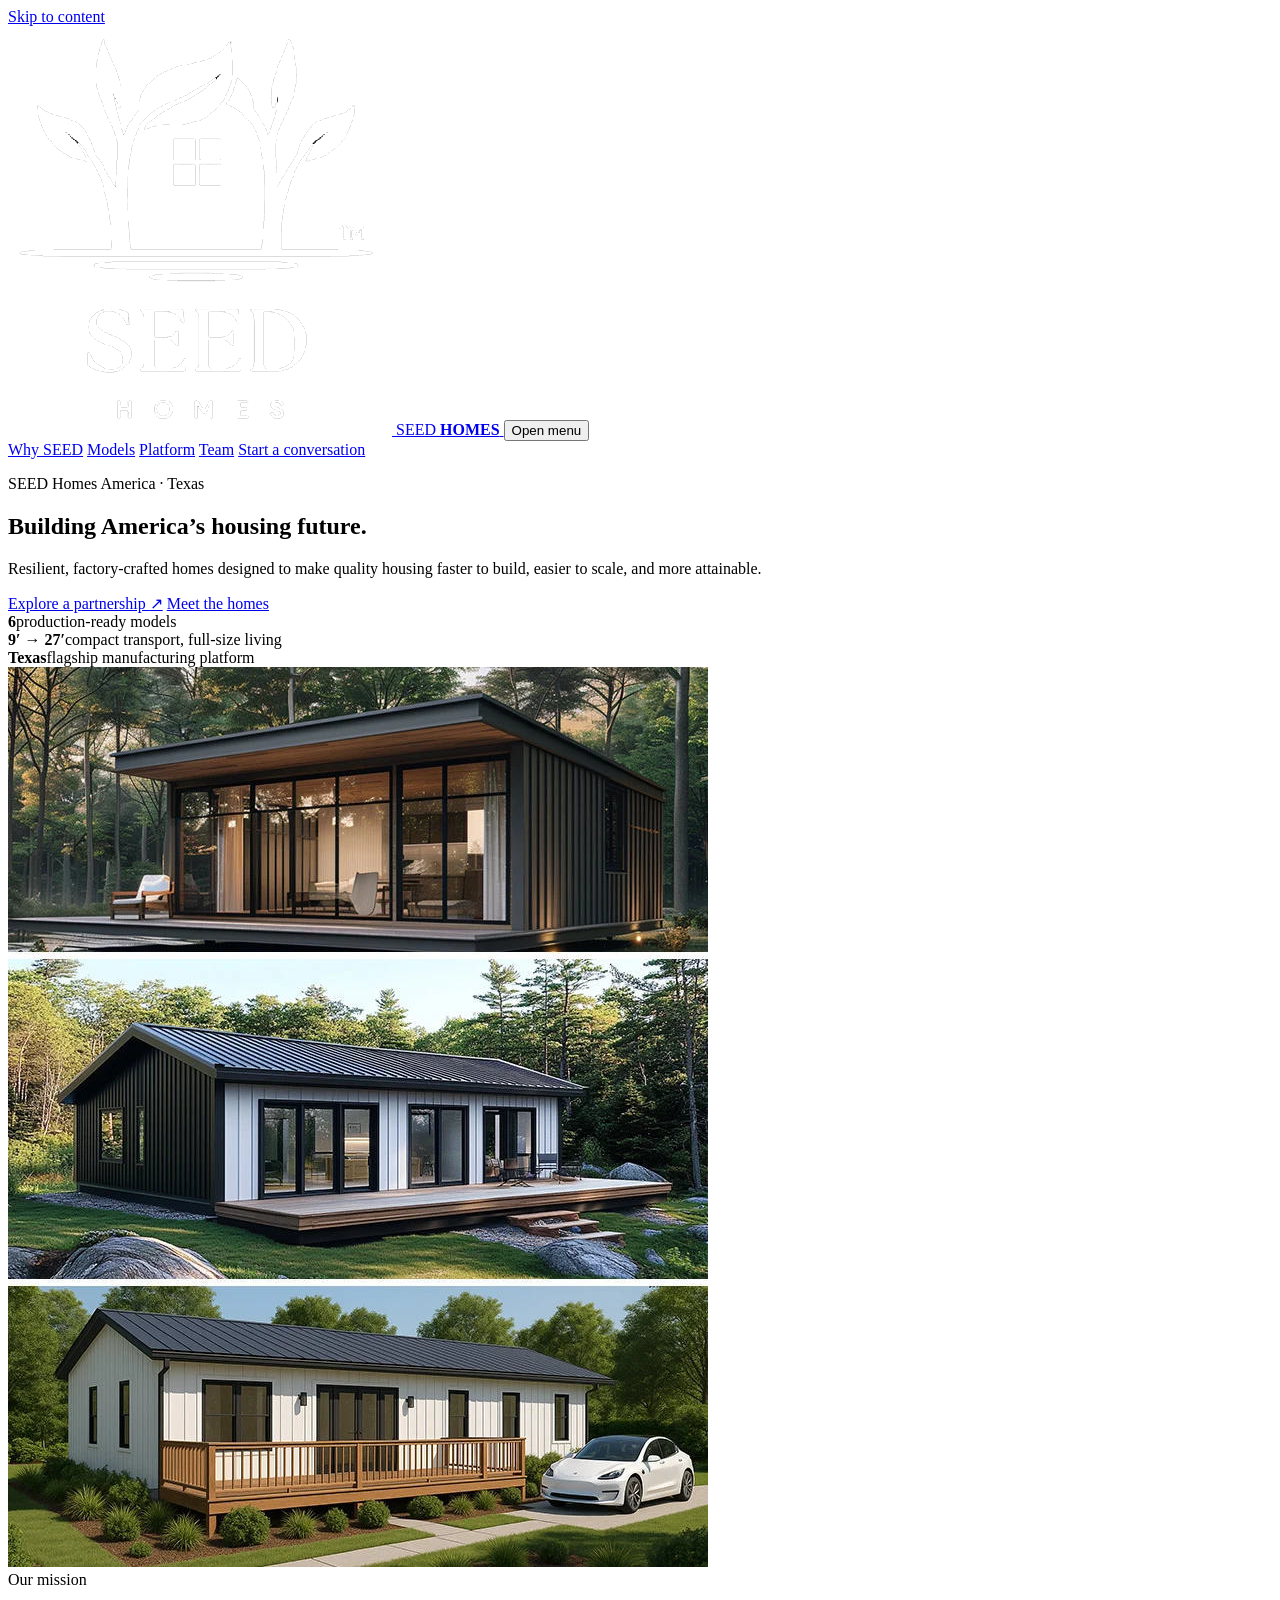
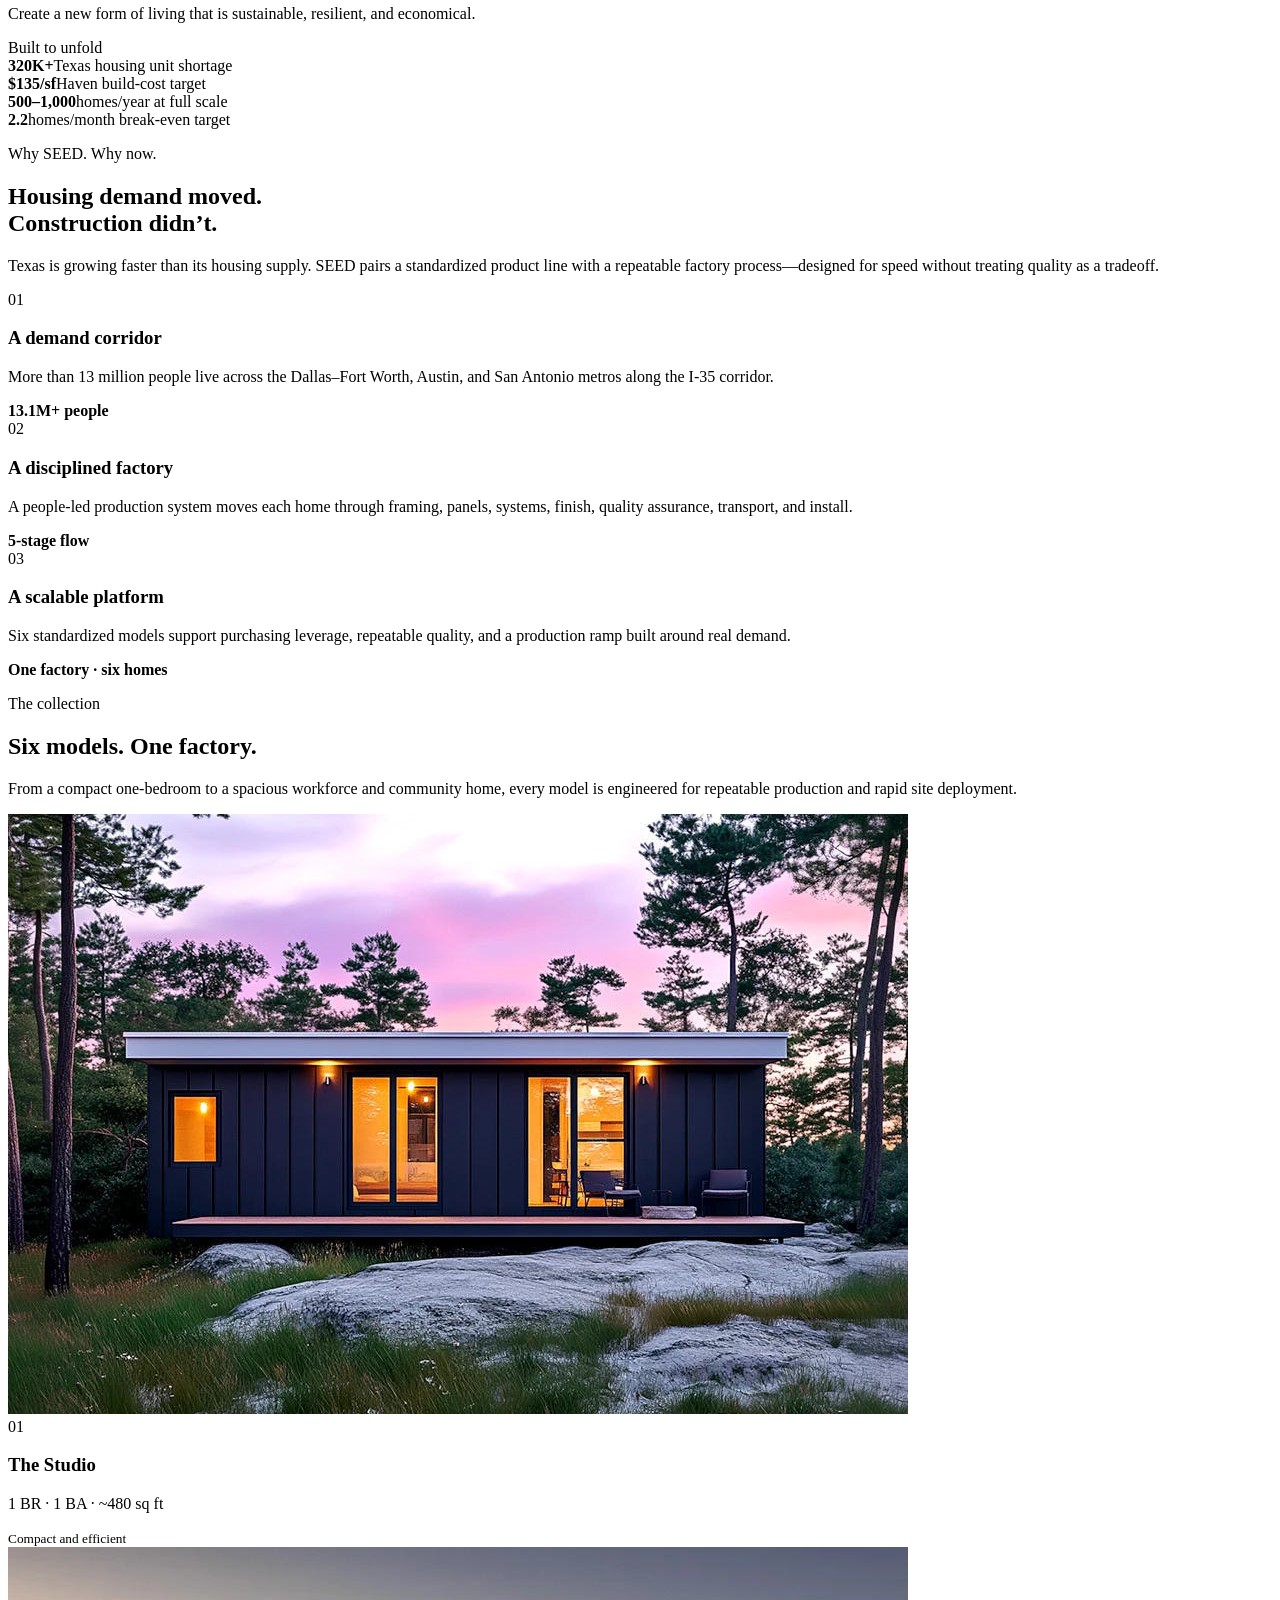
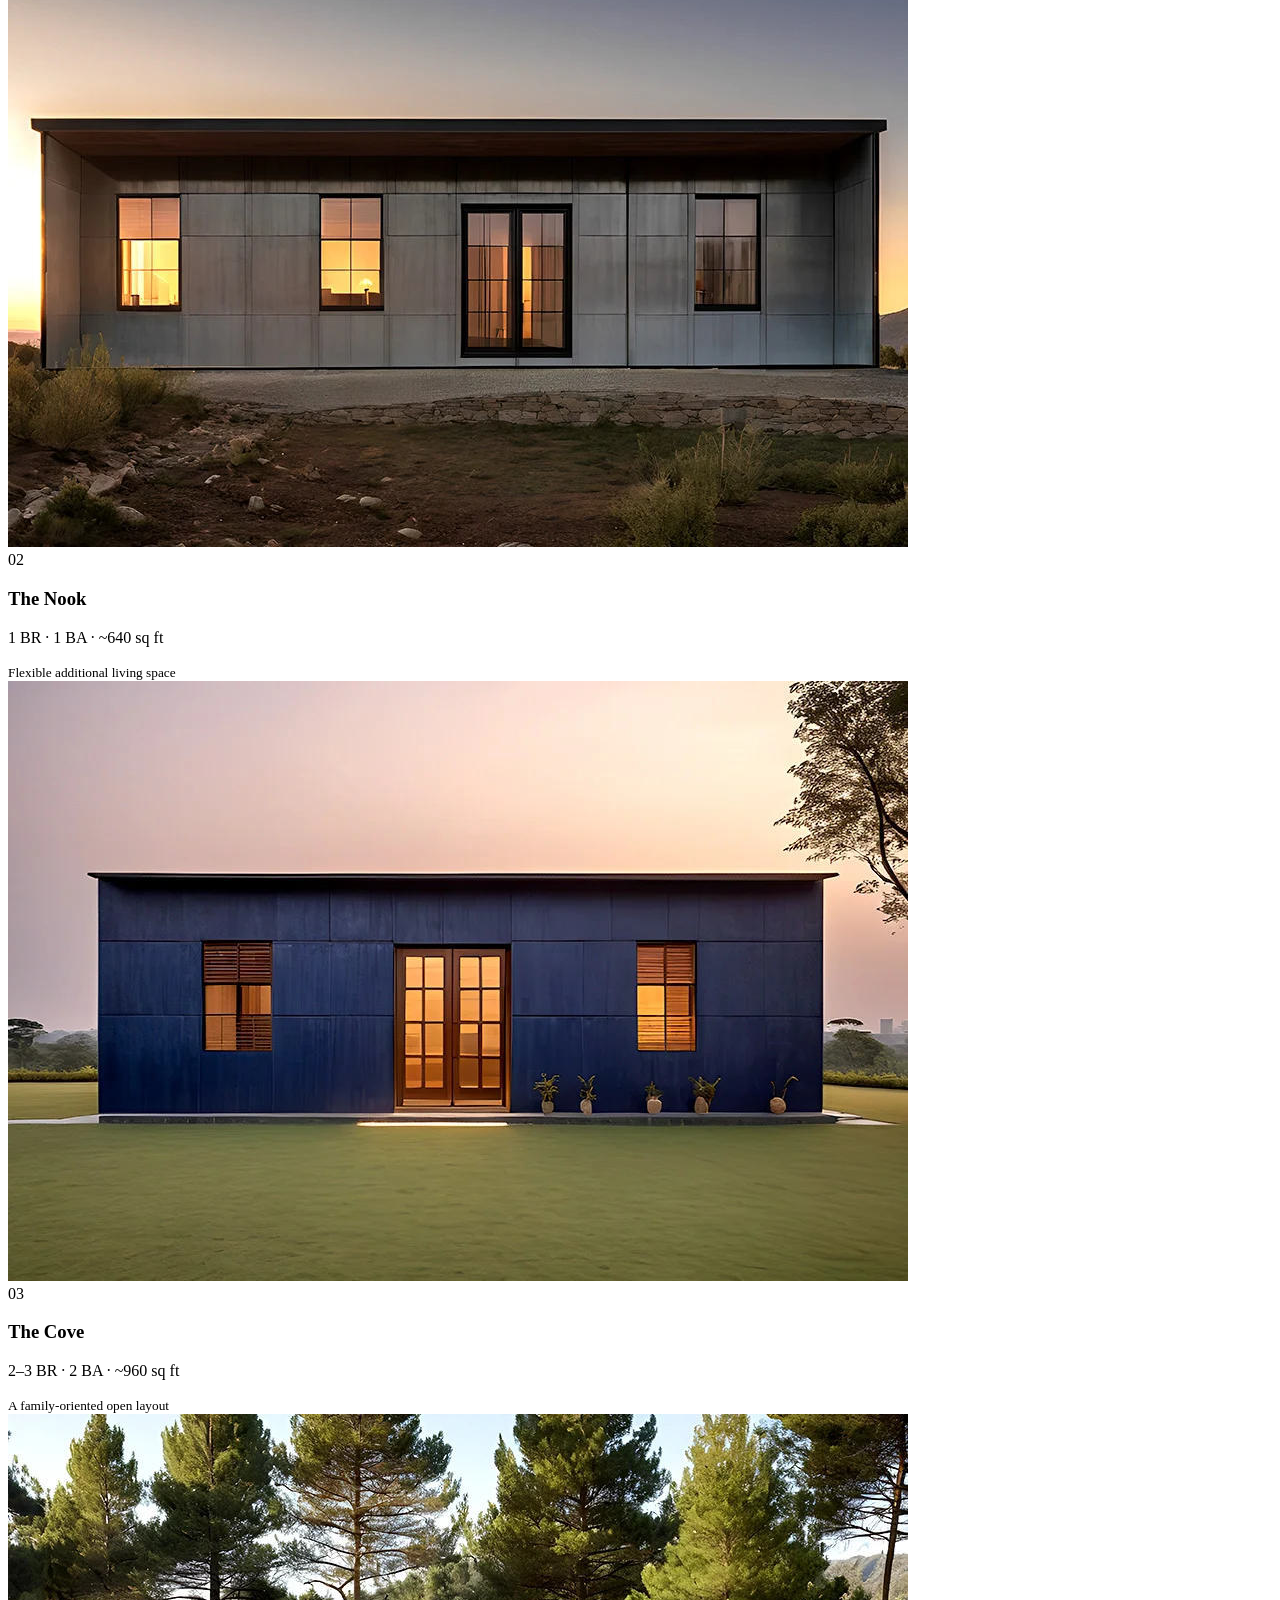
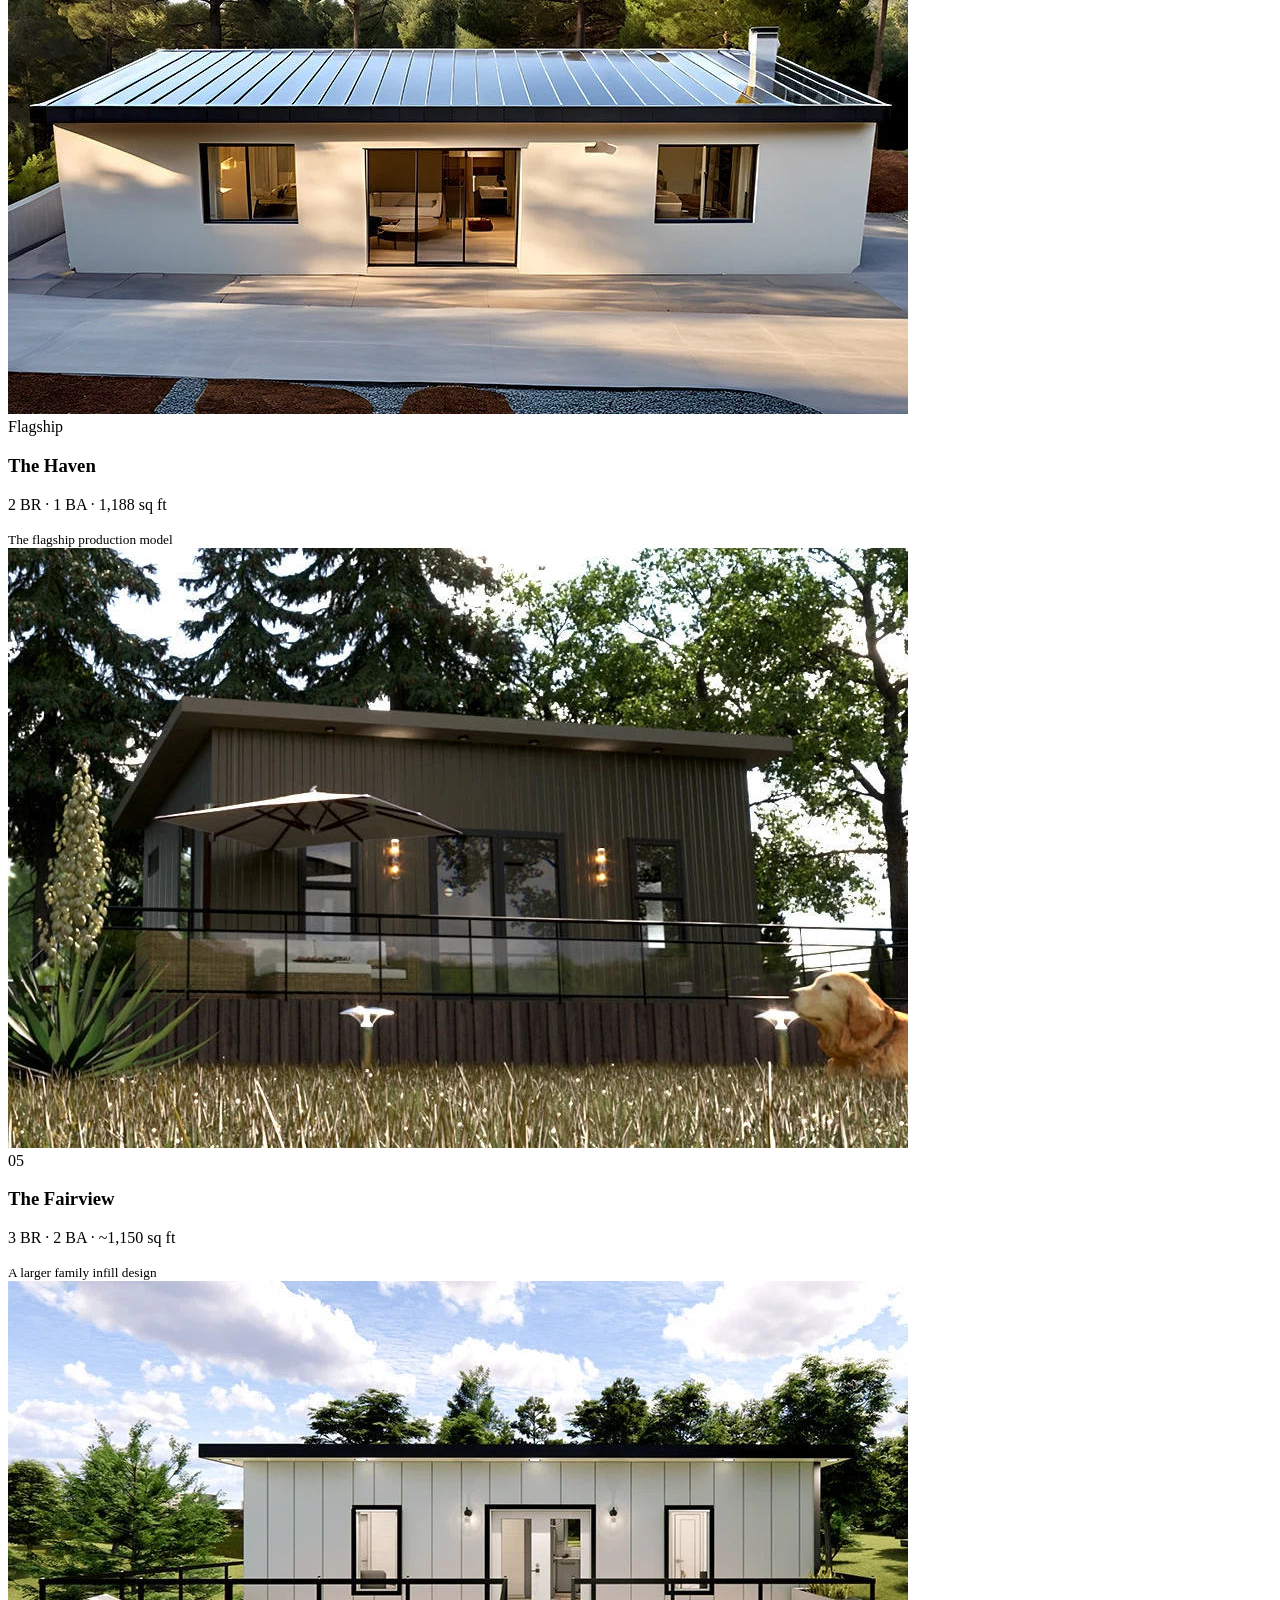
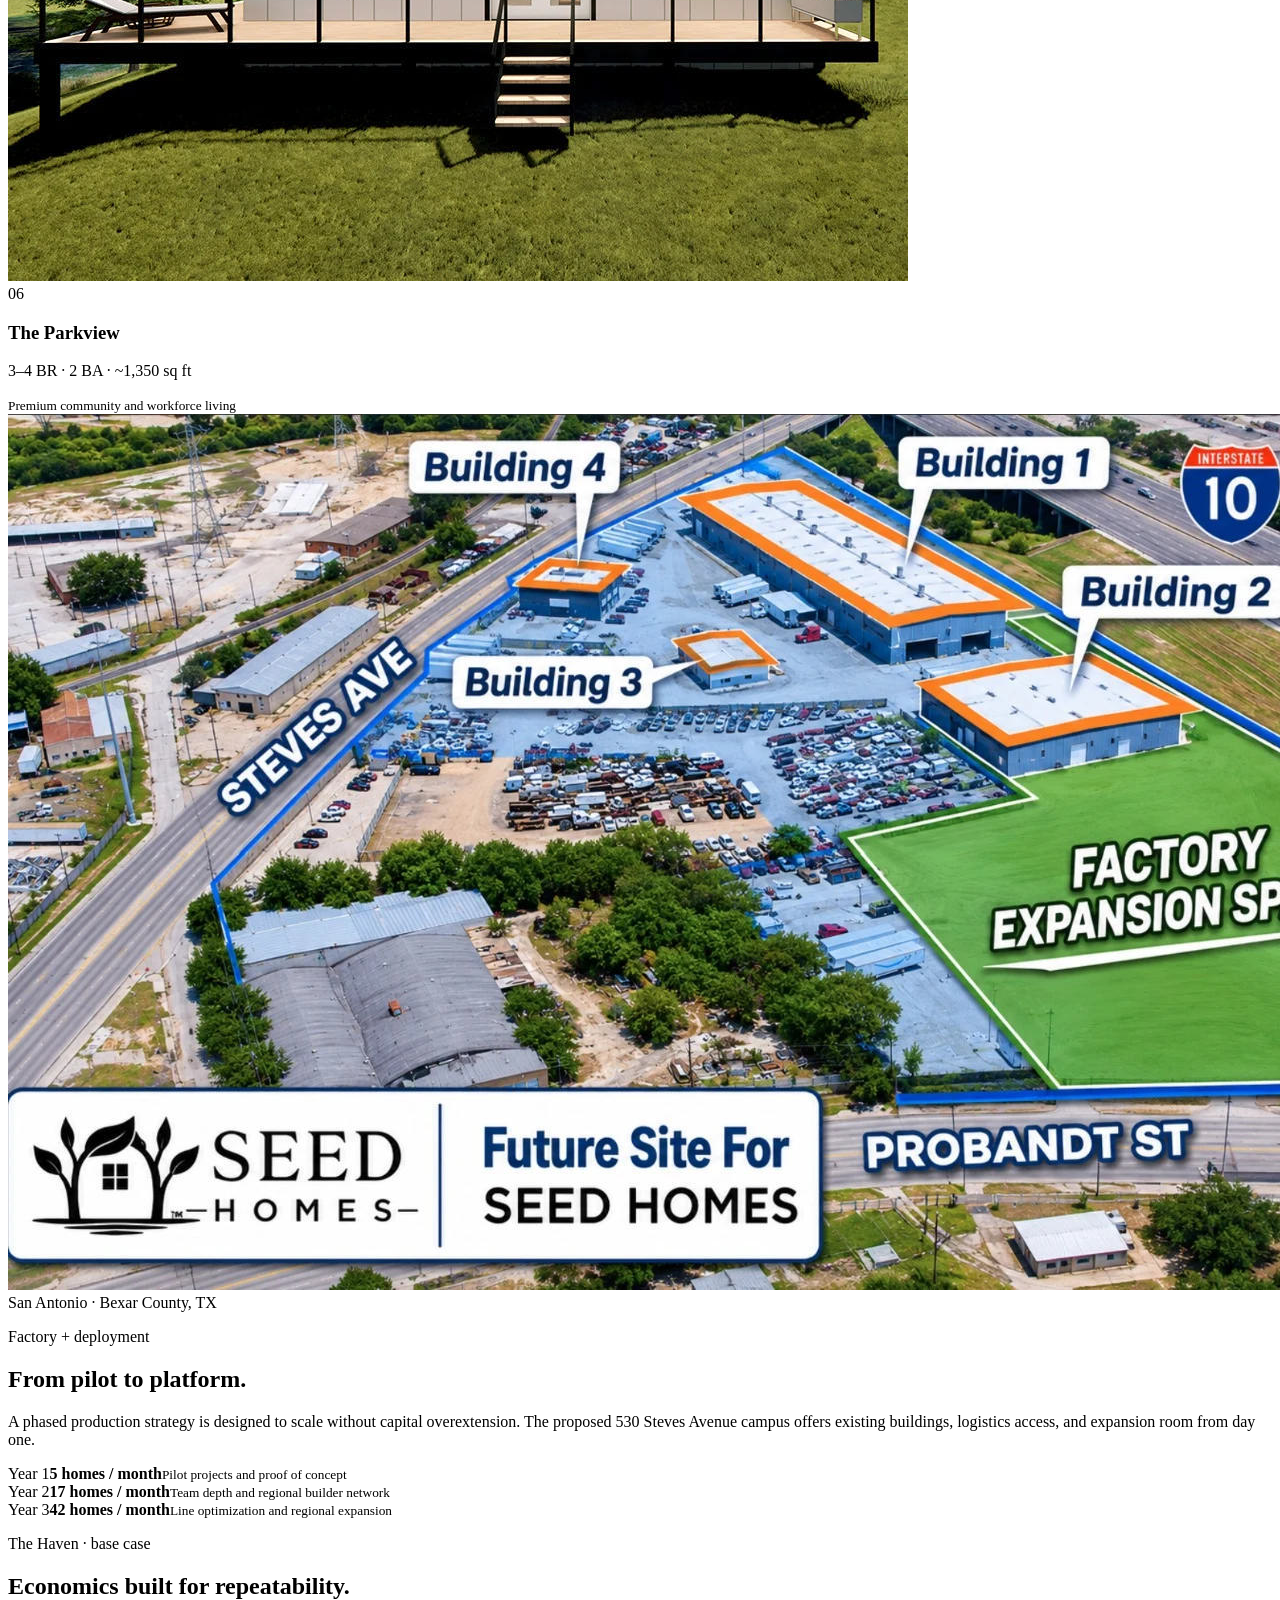
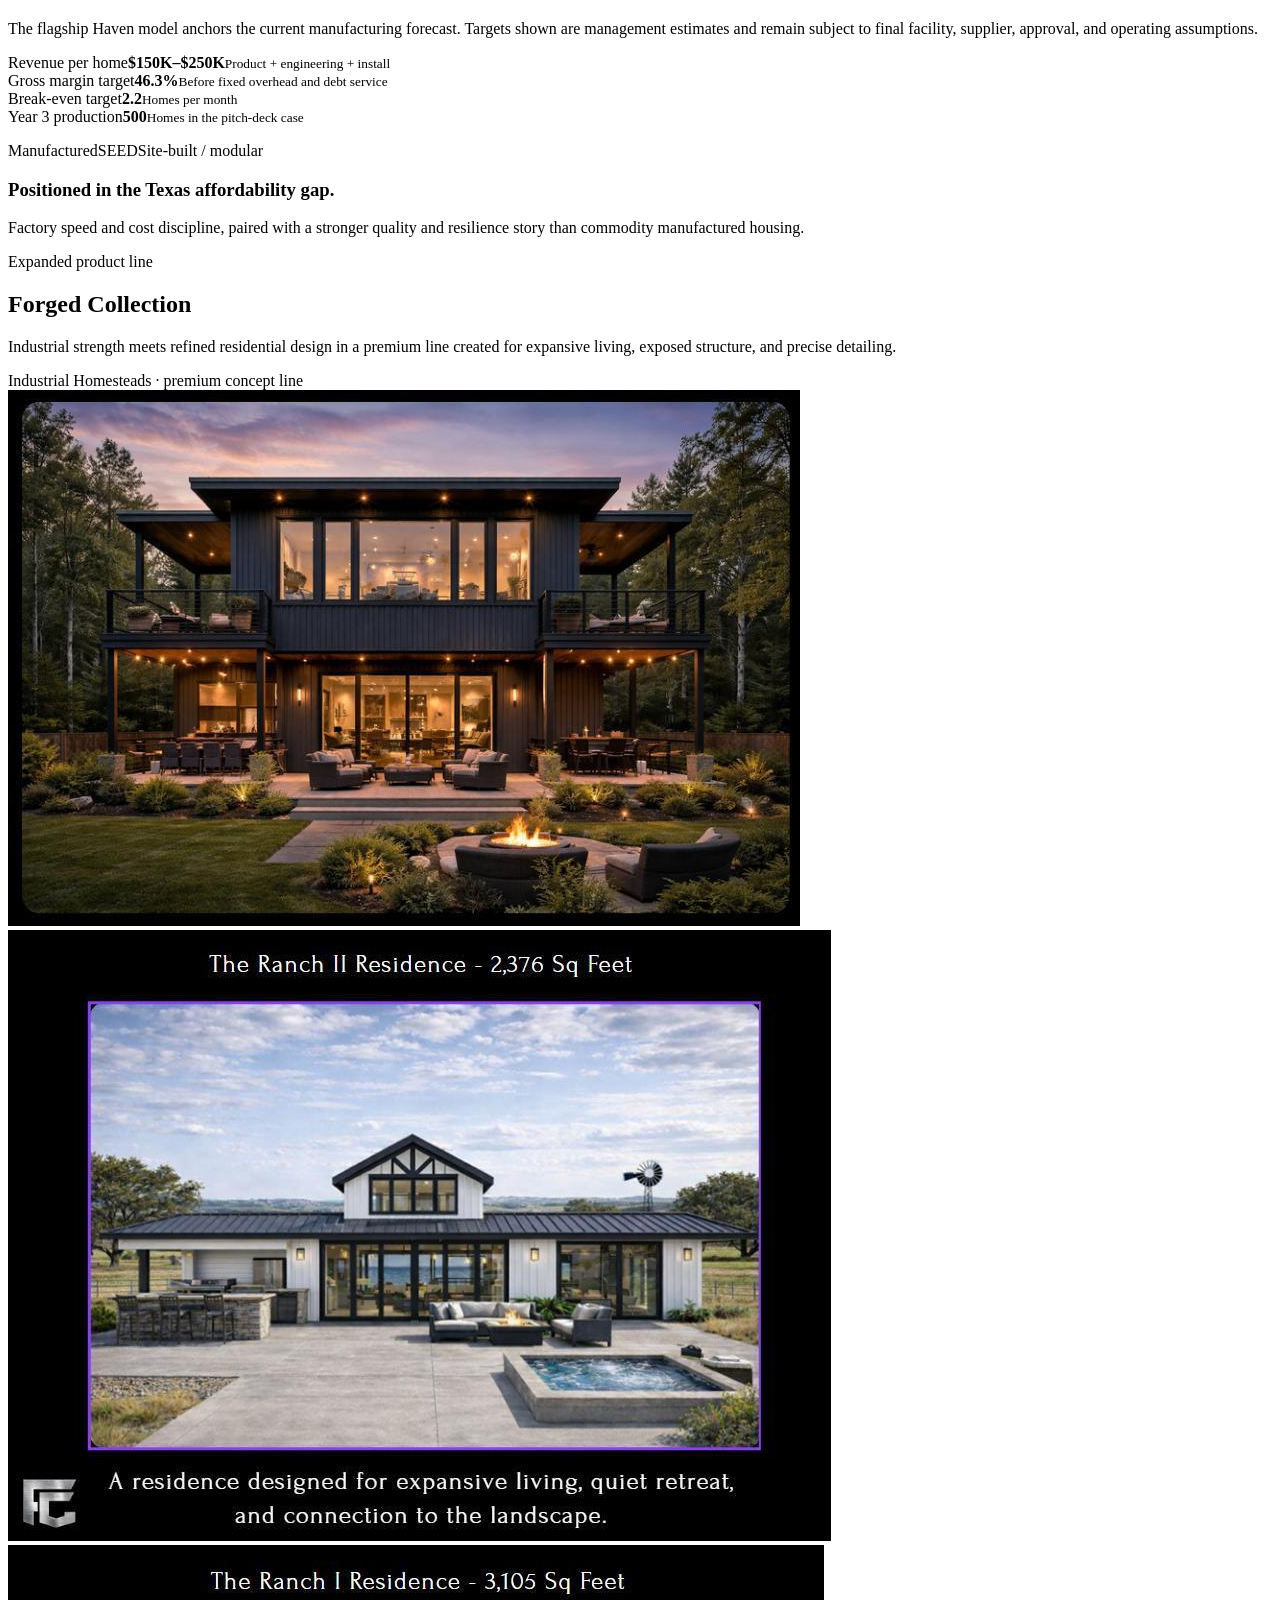
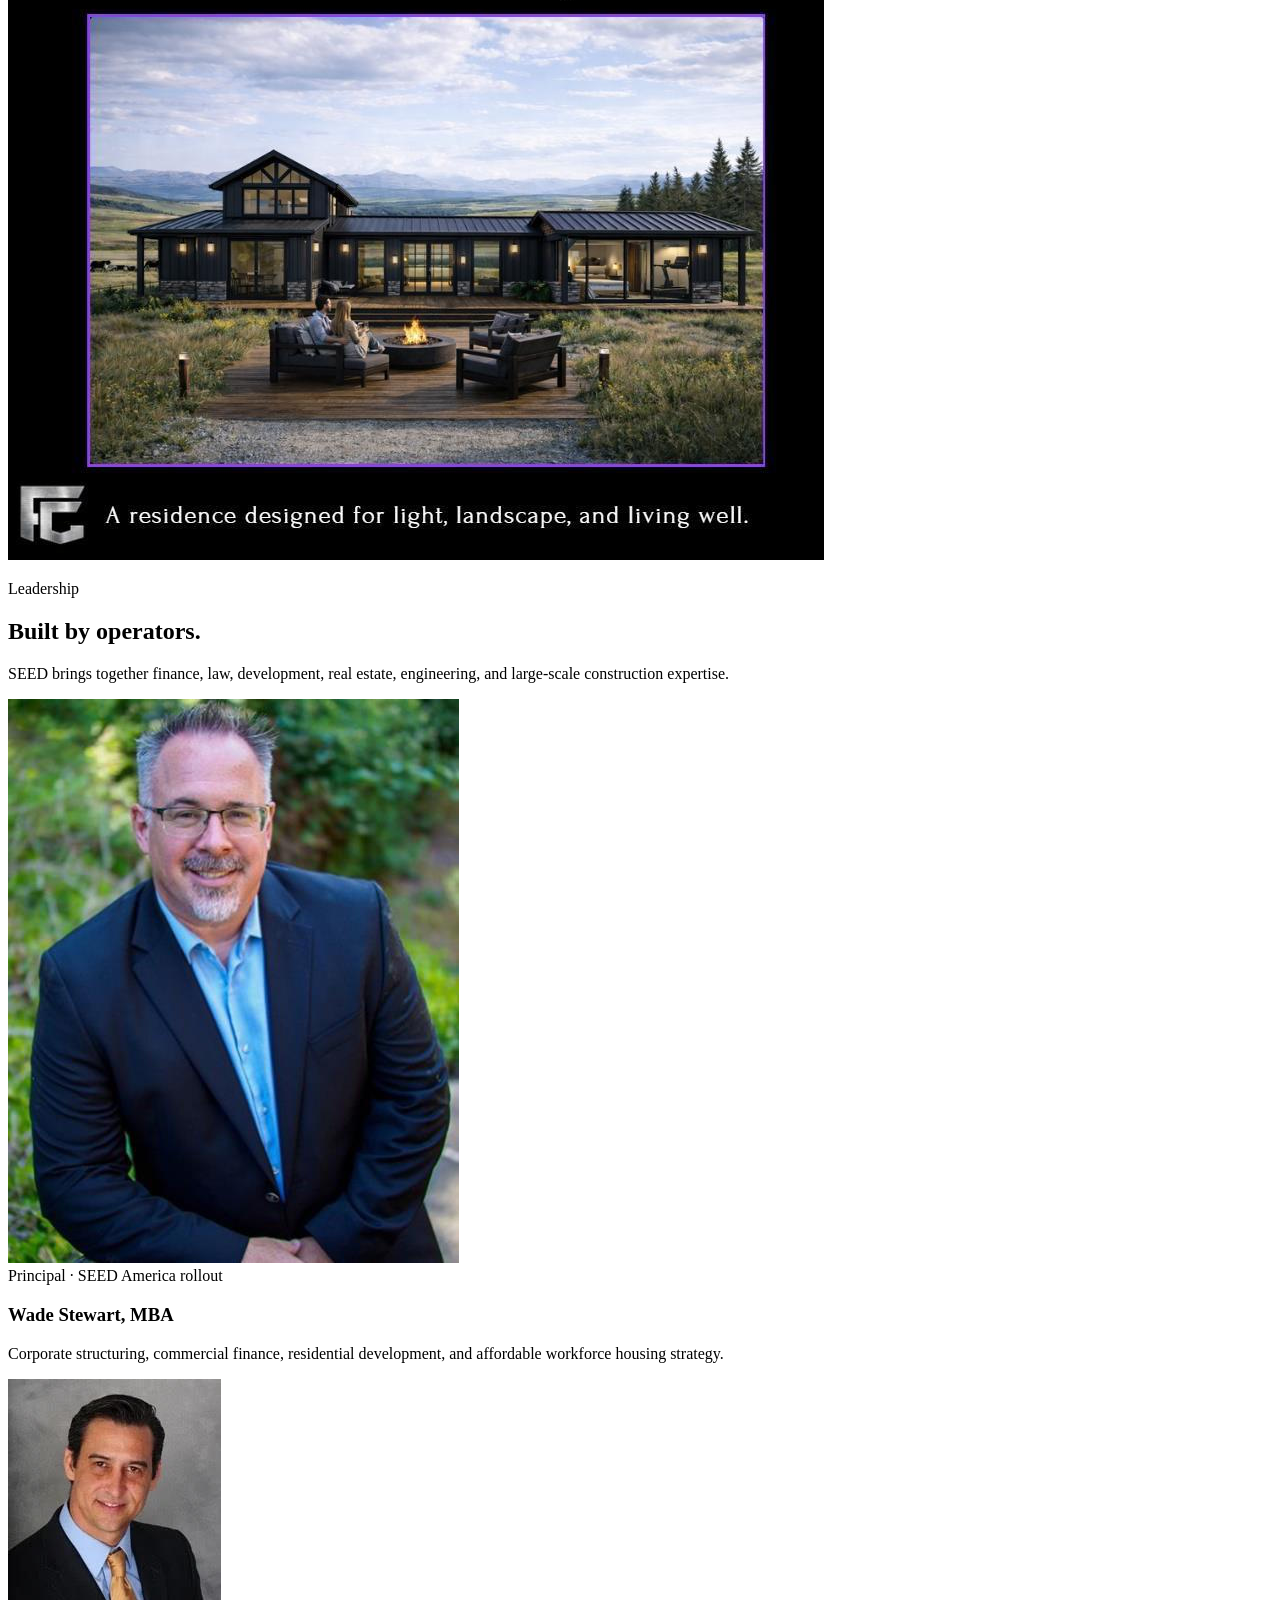
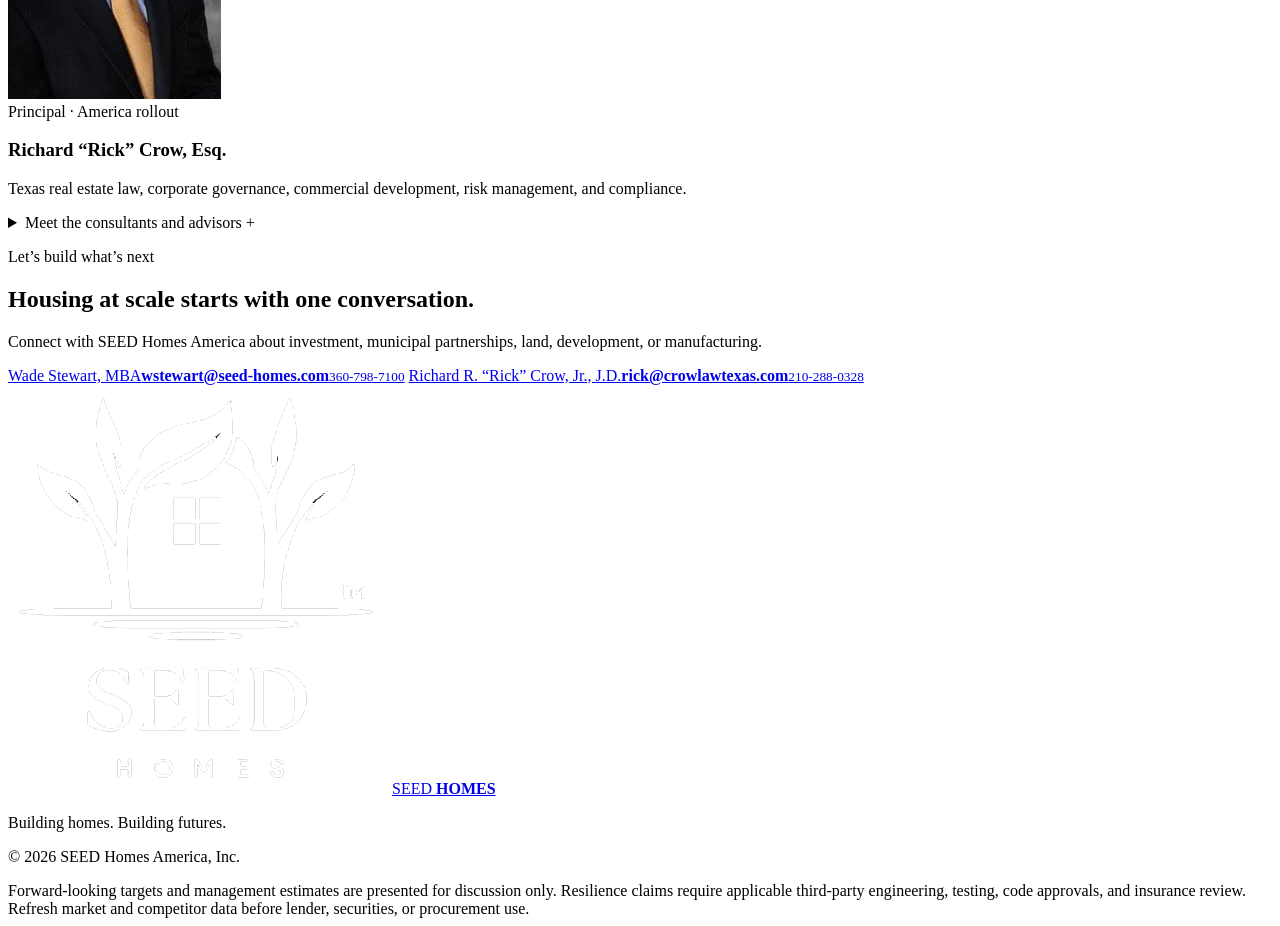
==== index.html @ 8cba42e3 "Publish index.html" ====
<!doctype html>
<html lang="en">
<head>
  <meta charset="utf-8">
  <meta name="viewport" content="width=device-width, initial-scale=1">
  <meta name="description" content="SEED Homes America builds resilient, factory-crafted housing for Texas communities.">
  <meta name="theme-color" content="#08131f">
  <title>SEED Homes America | Building America's Housing Future</title>
  <link rel="preconnect" href="https://fonts.googleapis.com">
  <link rel="preconnect" href="https://fonts.gstatic.com" crossorigin>
  <link href="https://fonts.googleapis.com/css2?family=DM+Sans:wght@400;500;600;700&family=Manrope:wght@500;600;700;800&display=swap" rel="stylesheet">
  <link rel="stylesheet" href="styles.css">
</head>
<body>
  <a class="skip-link" href="#main">Skip to content</a>
  <header class="site-header" id="top">
    <div class="nav-shell">
      <a class="brand" href="#top" aria-label="SEED Homes America home">
        <img src="assets/p01-img-01.png" alt="SEED Homes logo">
        <span>SEED <b>HOMES</b></span>
      </a>
      <button class="menu-toggle" type="button" aria-expanded="false" aria-controls="primary-nav">
        <span></span><span></span><span></span><span class="sr-only">Open menu</span>
      </button>
      <nav id="primary-nav" aria-label="Primary navigation">
        <a href="#why-seed">Why SEED</a>
        <a href="#models">Models</a>
        <a href="#platform">Platform</a>
        <a href="#team">Team</a>
        <a class="nav-cta" href="#contact">Start a conversation</a>
      </nav>
    </div>
  </header>

  <main id="main">
    <section class="hero">
      <div class="hero-glow"></div>
      <div class="container hero-grid">
        <div class="hero-copy reveal">
          <p class="eyebrow">SEED Homes America · Texas</p>
          <h1>Building America’s <span>housing future.</span></h1>
          <p class="hero-lede">Resilient, factory-crafted homes designed to make quality housing faster to build, easier to scale, and more attainable.</p>
          <div class="hero-actions">
            <a class="button button-primary" href="#contact">Explore a partnership <span aria-hidden="true">↗</span></a>
            <a class="button button-ghost" href="#models">Meet the homes</a>
          </div>
          <div class="hero-proof" aria-label="Highlights">
            <div><strong>6</strong><span>production-ready models</span></div>
            <div><strong>9′ → 27′</strong><span>compact transport, full-size living</span></div>
            <div><strong>Texas</strong><span>flagship manufacturing platform</span></div>
          </div>
        </div>
        <div class="hero-visual reveal">
          <div class="hero-image-wrap">
            <img src="assets/p01-img-02.jpg" alt="Three SEED Homes exterior designs">
          </div>
          <aside class="hero-card">
            <span>Our mission</span>
            <p>Create a new form of living that is sustainable, resilient, and economical.</p>
          </aside>
        </div>
      </div>
      <div class="scroll-cue"><span></span>Built to unfold</div>
    </section>

    <section class="signal-band" aria-label="Investment highlights">
      <div class="container signal-grid">
        <div class="signal"><b>320K+</b><span>Texas housing unit shortage</span></div>
        <div class="signal"><b>$135/sf</b><span>Haven build-cost target</span></div>
        <div class="signal"><b>500–1,000</b><span>homes/year at full scale</span></div>
        <div class="signal"><b>2.2</b><span>homes/month break-even target</span></div>
      </div>
    </section>

    <section class="section problem" id="why-seed">
      <div class="container">
        <div class="section-heading split-heading reveal">
          <div>
            <p class="eyebrow">Why SEED. Why now.</p>
            <h2>Housing demand moved.<br>Construction didn’t.</h2>
          </div>
          <p>Texas is growing faster than its housing supply. SEED pairs a standardized product line with a repeatable factory process—designed for speed without treating quality as a tradeoff.</p>
        </div>
        <div class="story-grid">
          <article class="story-card reveal">
            <span class="story-number">01</span>
            <h3>A demand corridor</h3>
            <p>More than 13 million people live across the Dallas–Fort Worth, Austin, and San Antonio metros along the I-35 corridor.</p>
            <strong>13.1M+ people</strong>
          </article>
          <article class="story-card reveal">
            <span class="story-number">02</span>
            <h3>A disciplined factory</h3>
            <p>A people-led production system moves each home through framing, panels, systems, finish, quality assurance, transport, and install.</p>
            <strong>5-stage flow</strong>
          </article>
          <article class="story-card reveal">
            <span class="story-number">03</span>
            <h3>A scalable platform</h3>
            <p>Six standardized models support purchasing leverage, repeatable quality, and a production ramp built around real demand.</p>
            <strong>One factory · six homes</strong>
          </article>
        </div>
      </div>
    </section>

    <section class="section models" id="models">
      <div class="container">
        <div class="section-heading reveal">
          <p class="eyebrow">The collection</p>
          <h2>Six models. One factory.</h2>
          <p>From a compact one-bedroom to a spacious workforce and community home, every model is engineered for repeatable production and rapid site deployment.</p>
        </div>
        <div class="model-grid">
          <article class="model-card reveal"><img src="assets/p05-img-01.jpg" alt="The Studio SEED Home"><div><span>01</span><h3>The Studio</h3><p>1 BR · 1 BA · ~480 sq ft</p><small>Compact and efficient</small></div></article>
          <article class="model-card reveal"><img src="assets/p05-img-02.jpg" alt="The Nook SEED Home"><div><span>02</span><h3>The Nook</h3><p>1 BR · 1 BA · ~640 sq ft</p><small>Flexible additional living space</small></div></article>
          <article class="model-card reveal"><img src="assets/p05-img-07.jpg" alt="The Cove SEED Home"><div><span>03</span><h3>The Cove</h3><p>2–3 BR · 2 BA · ~960 sq ft</p><small>A family-oriented open layout</small></div></article>
          <article class="model-card featured reveal"><img src="assets/p05-img-05.jpg" alt="The Haven SEED Home"><div><span>Flagship</span><h3>The Haven</h3><p>2 BR · 1 BA · 1,188 sq ft</p><small>The flagship production model</small></div></article>
          <article class="model-card reveal"><img src="assets/p05-img-06.jpg" alt="The Fairview SEED Home"><div><span>05</span><h3>The Fairview</h3><p>3 BR · 2 BA · ~1,150 sq ft</p><small>A larger family infill design</small></div></article>
          <article class="model-card reveal"><img src="assets/p05-img-03.jpg" alt="The Parkview SEED Home"><div><span>06</span><h3>The Parkview</h3><p>3–4 BR · 2 BA · ~1,350 sq ft</p><small>Premium community and workforce living</small></div></article>
        </div>
      </div>
    </section>

    <section class="section platform" id="platform">
      <div class="container platform-grid">
        <div class="platform-image reveal">
          <img src="assets/p07-img-01.jpg" alt="Aerial view of SEED Homes proposed San Antonio factory site">
          <div class="location-chip"><span></span>San Antonio · Bexar County, TX</div>
        </div>
        <div class="platform-copy reveal">
          <p class="eyebrow">Factory + deployment</p>
          <h2>From pilot to platform.</h2>
          <p>A phased production strategy is designed to scale without capital overextension. The proposed 530 Steves Avenue campus offers existing buildings, logistics access, and expansion room from day one.</p>
          <div class="timeline">
            <div><span>Year 1</span><b>5 homes / month</b><small>Pilot projects and proof of concept</small></div>
            <div><span>Year 2</span><b>17 homes / month</b><small>Team depth and regional builder network</small></div>
            <div><span>Year 3</span><b>42 homes / month</b><small>Line optimization and regional expansion</small></div>
          </div>
        </div>
      </div>
    </section>

    <section class="section economics">
      <div class="container">
        <div class="section-heading split-heading reveal">
          <div><p class="eyebrow">The Haven · base case</p><h2>Economics built for repeatability.</h2></div>
          <p>The flagship Haven model anchors the current manufacturing forecast. Targets shown are management estimates and remain subject to final facility, supplier, approval, and operating assumptions.</p>
        </div>
        <div class="economics-grid">
          <article class="metric-card cyan reveal"><span>Revenue per home</span><strong>$150K–$250K</strong><small>Product + engineering + install</small></article>
          <article class="metric-card orange reveal"><span>Gross margin target</span><strong>46.3%</strong><small>Before fixed overhead and debt service</small></article>
          <article class="metric-card reveal"><span>Break-even target</span><strong>2.2</strong><small>Homes per month</small></article>
          <article class="metric-card reveal"><span>Year 3 production</span><strong>500</strong><small>Homes in the pitch-deck case</small></article>
        </div>
        <div class="positioning reveal">
          <p><span>Manufactured</span><b></b><span class="seed-pin">SEED</span><b></b><span>Site-built / modular</span></p>
          <h3>Positioned in the Texas affordability gap.</h3>
          <p>Factory speed and cost discipline, paired with a stronger quality and resilience story than commodity manufactured housing.</p>
        </div>
      </div>
    </section>

    <section class="section forged">
      <div class="container forged-grid">
        <div class="forged-copy reveal">
          <p class="eyebrow">Expanded product line</p>
          <h2>Forged Collection</h2>
          <p>Industrial strength meets refined residential design in a premium line created for expansive living, exposed structure, and precise detailing.</p>
          <span class="quiet-label">Industrial Homesteads · premium concept line</span>
        </div>
        <div class="forged-gallery reveal">
          <img class="forged-main" src="assets/p17-img-03.jpg" alt="Premium Forged Collection two-story residence">
          <img src="assets/p17-img-02.jpg" alt="The Ranch II Residence from the Forged Collection">
          <img src="assets/p17-img-04.jpg" alt="The Ranch I Residence from the Forged Collection">
        </div>
      </div>
    </section>

    <section class="section team" id="team">
      <div class="container">
        <div class="section-heading reveal"><p class="eyebrow">Leadership</p><h2>Built by operators.</h2><p>SEED brings together finance, law, development, real estate, engineering, and large-scale construction expertise.</p></div>
        <div class="principal-grid">
          <article class="principal reveal"><img src="assets/p14-img-01.jpg" alt="Wade Stewart"><div><span>Principal · SEED America rollout</span><h3>Wade Stewart, MBA</h3><p>Corporate structuring, commercial finance, residential development, and affordable workforce housing strategy.</p></div></article>
          <article class="principal reveal"><img src="assets/p14-img-02.jpg" alt="Richard Rick Crow"><div><span>Principal · America rollout</span><h3>Richard “Rick” Crow, Esq.</h3><p>Texas real estate law, corporate governance, commercial development, risk management, and compliance.</p></div></article>
        </div>
        <details class="advisor-drawer reveal">
          <summary>Meet the consultants and advisors <span aria-hidden="true">+</span></summary>
          <div class="advisor-grid">
            <article><img src="assets/p14-img-03.jpg" alt="Liza McGinn"><h3>Liza McGinn, J.D.</h3><p>Non-profit consulting and development</p></article>
            <article><img src="assets/p14-img-04.jpg" alt="Casey Colton"><h3>Casey Colton, BS</h3><p>Development and non-profit consulting</p></article>
            <article><img src="assets/p14-img-05.jpg" alt="Shastine Bredlie"><h3>Shastine Bredlie</h3><p>Marketing, branding, and real estate</p></article>
            <article><img src="assets/p14-img-06.jpg" alt="Habib Matin"><h3>Habib Matin, Ph.D.</h3><p>Lead engineering consultant</p></article>
            <article><img src="assets/p14-img-07.jpg" alt="Christopher Terzakos"><h3>Christopher Terzakos</h3><p>Lead construction executive</p></article>
          </div>
        </details>
      </div>
    </section>

    <section class="contact" id="contact">
      <div class="container contact-grid">
        <div class="contact-copy reveal">
          <p class="eyebrow">Let’s build what’s next</p>
          <h2>Housing at scale starts with one conversation.</h2>
          <p>Connect with SEED Homes America about investment, municipal partnerships, land, development, or manufacturing.</p>
        </div>
        <div class="contact-cards reveal">
          <a href="mailto:wstewart@seed-homes.com?subject=SEED%20Homes%20America%20Inquiry"><span>Wade Stewart, MBA</span><b>wstewart@seed-homes.com</b><small>360-798-7100</small></a>
          <a href="mailto:rick@crowlawtexas.com?subject=SEED%20Homes%20America%20Inquiry"><span>Richard R. “Rick” Crow, Jr., J.D.</span><b>rick@crowlawtexas.com</b><small>210-288-0328</small></a>
        </div>
      </div>
    </section>
  </main>

  <footer>
    <div class="container footer-grid">
      <a class="brand" href="#top"><img src="assets/p01-img-01.png" alt=""><span>SEED <b>HOMES</b></span></a>
      <p>Building homes. Building futures.</p>
      <p>© <span id="year">2026</span> SEED Homes America, Inc.</p>
    </div>
    <div class="container disclaimer">Forward-looking targets and management estimates are presented for discussion only. Resilience claims require applicable third-party engineering, testing, code approvals, and insurance review. Refresh market and competitor data before lender, securities, or procurement use.</div>
  </footer>
  <script src="script.js"></script>
</body>
</html>
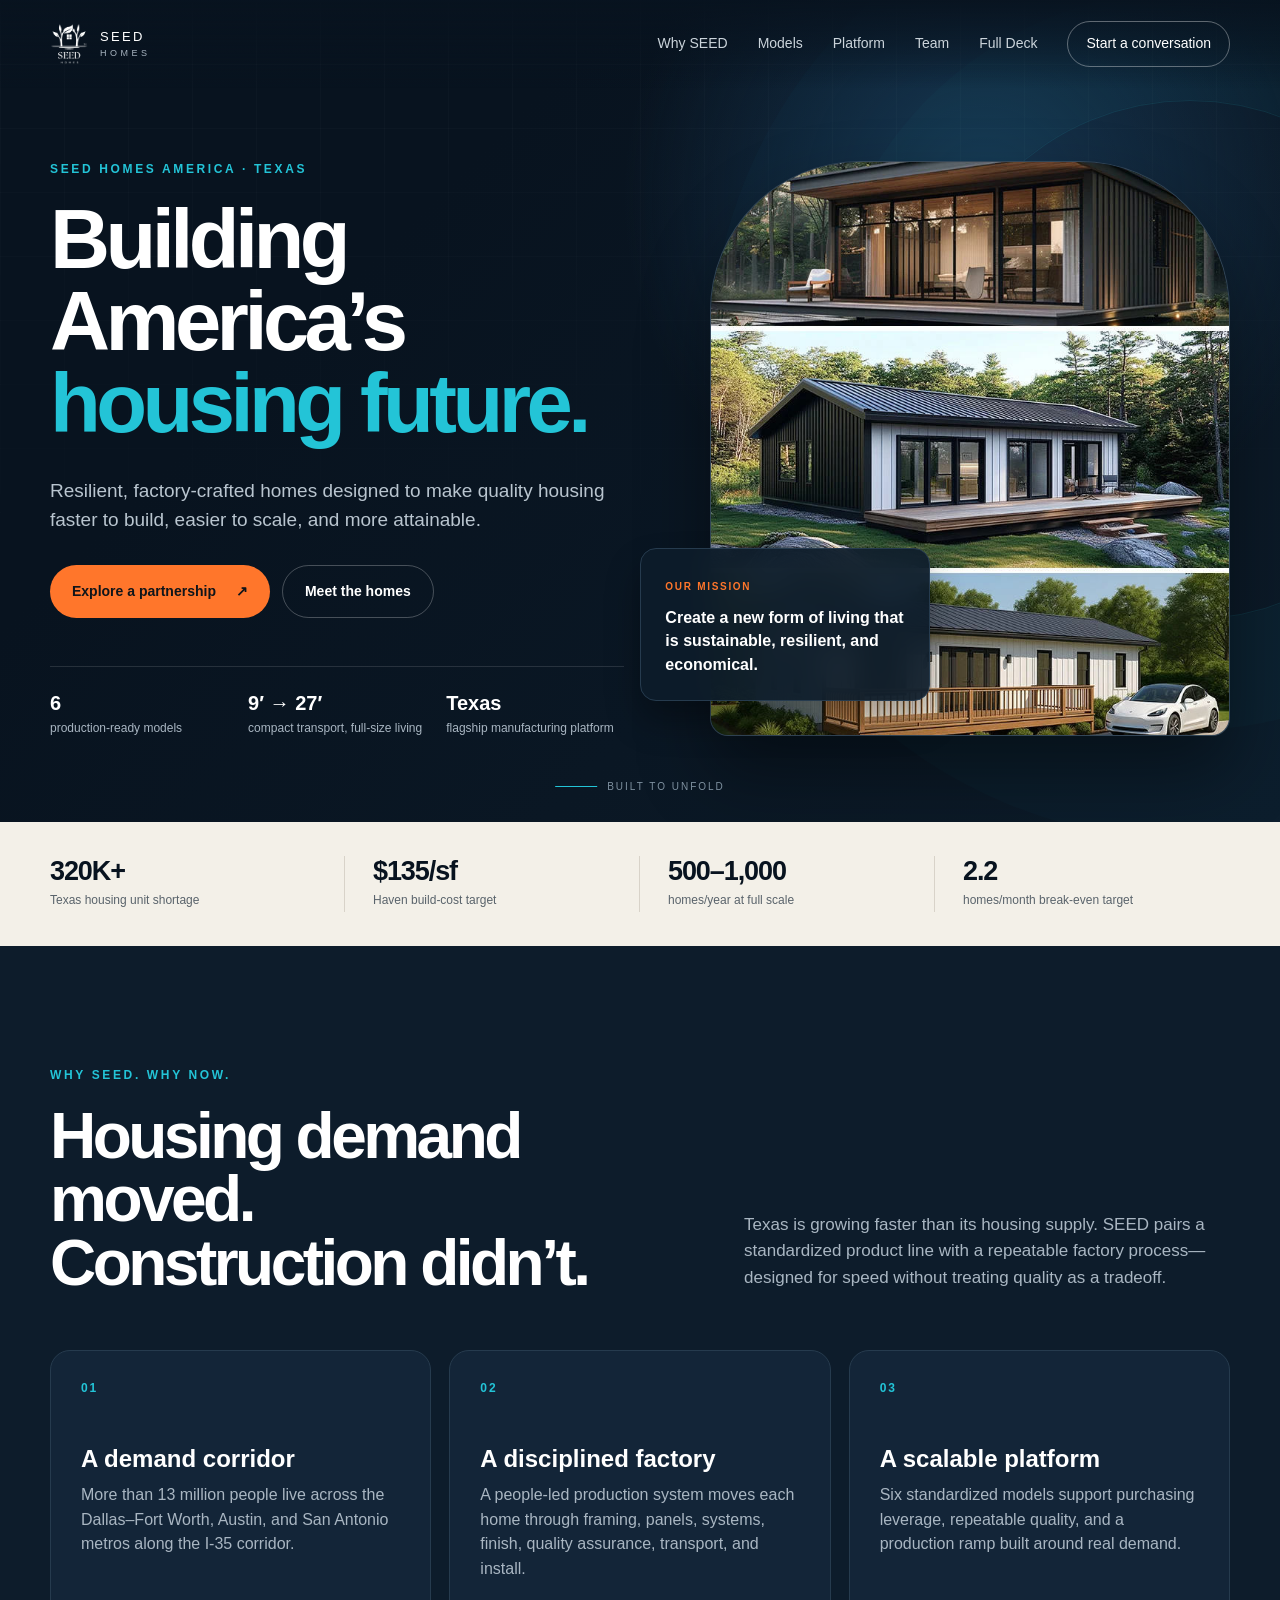
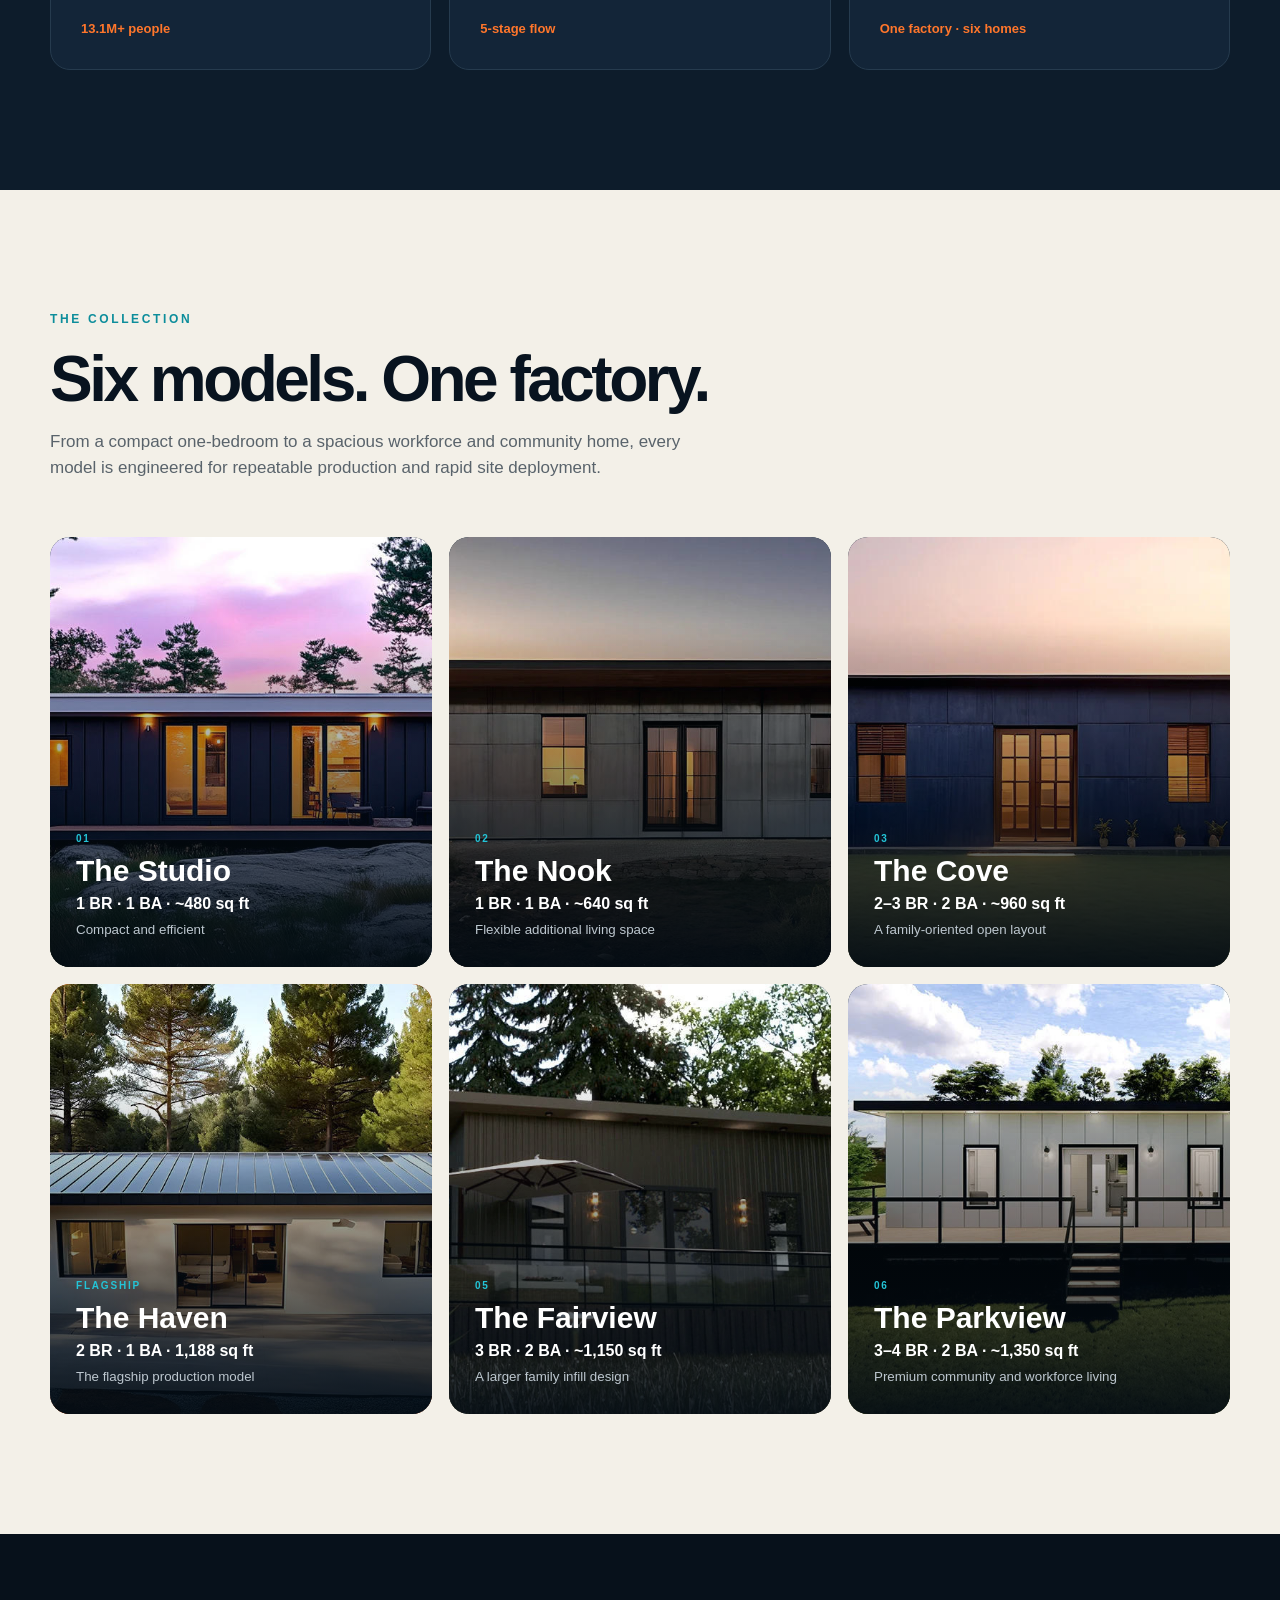
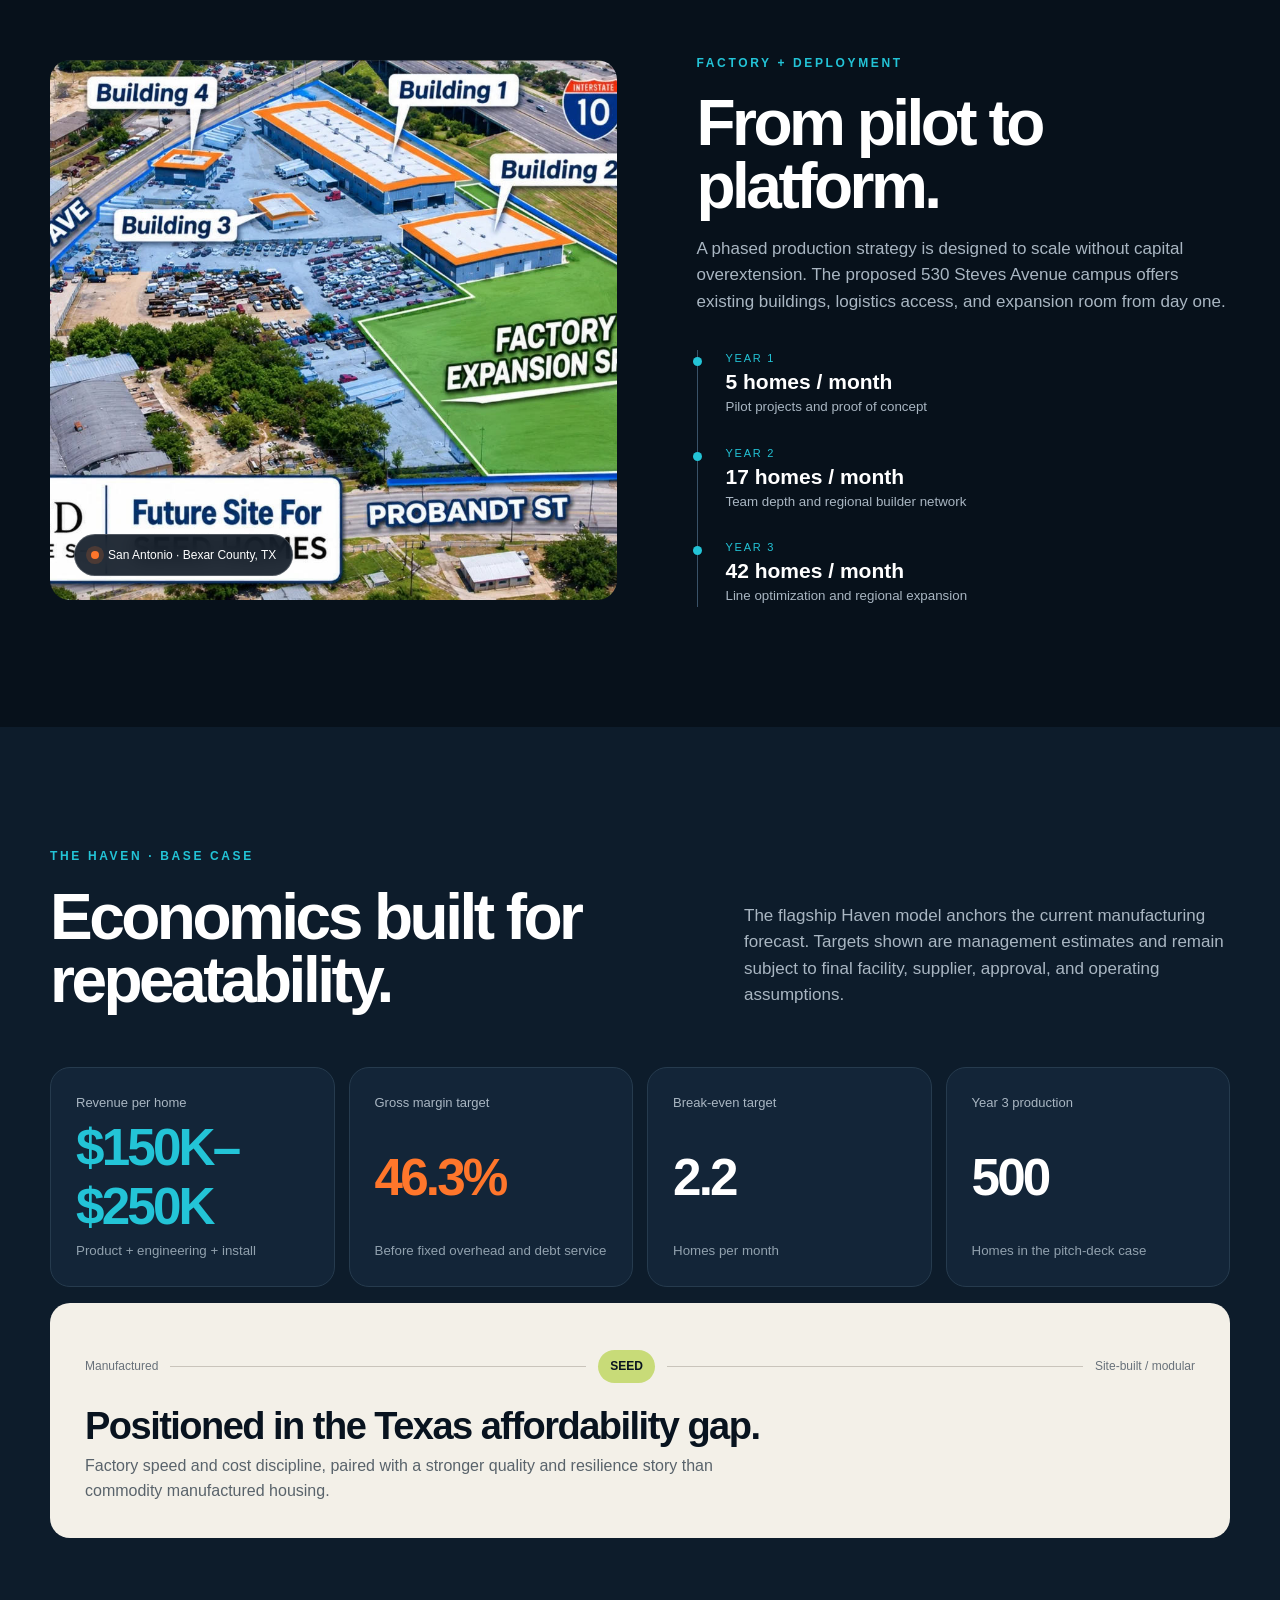
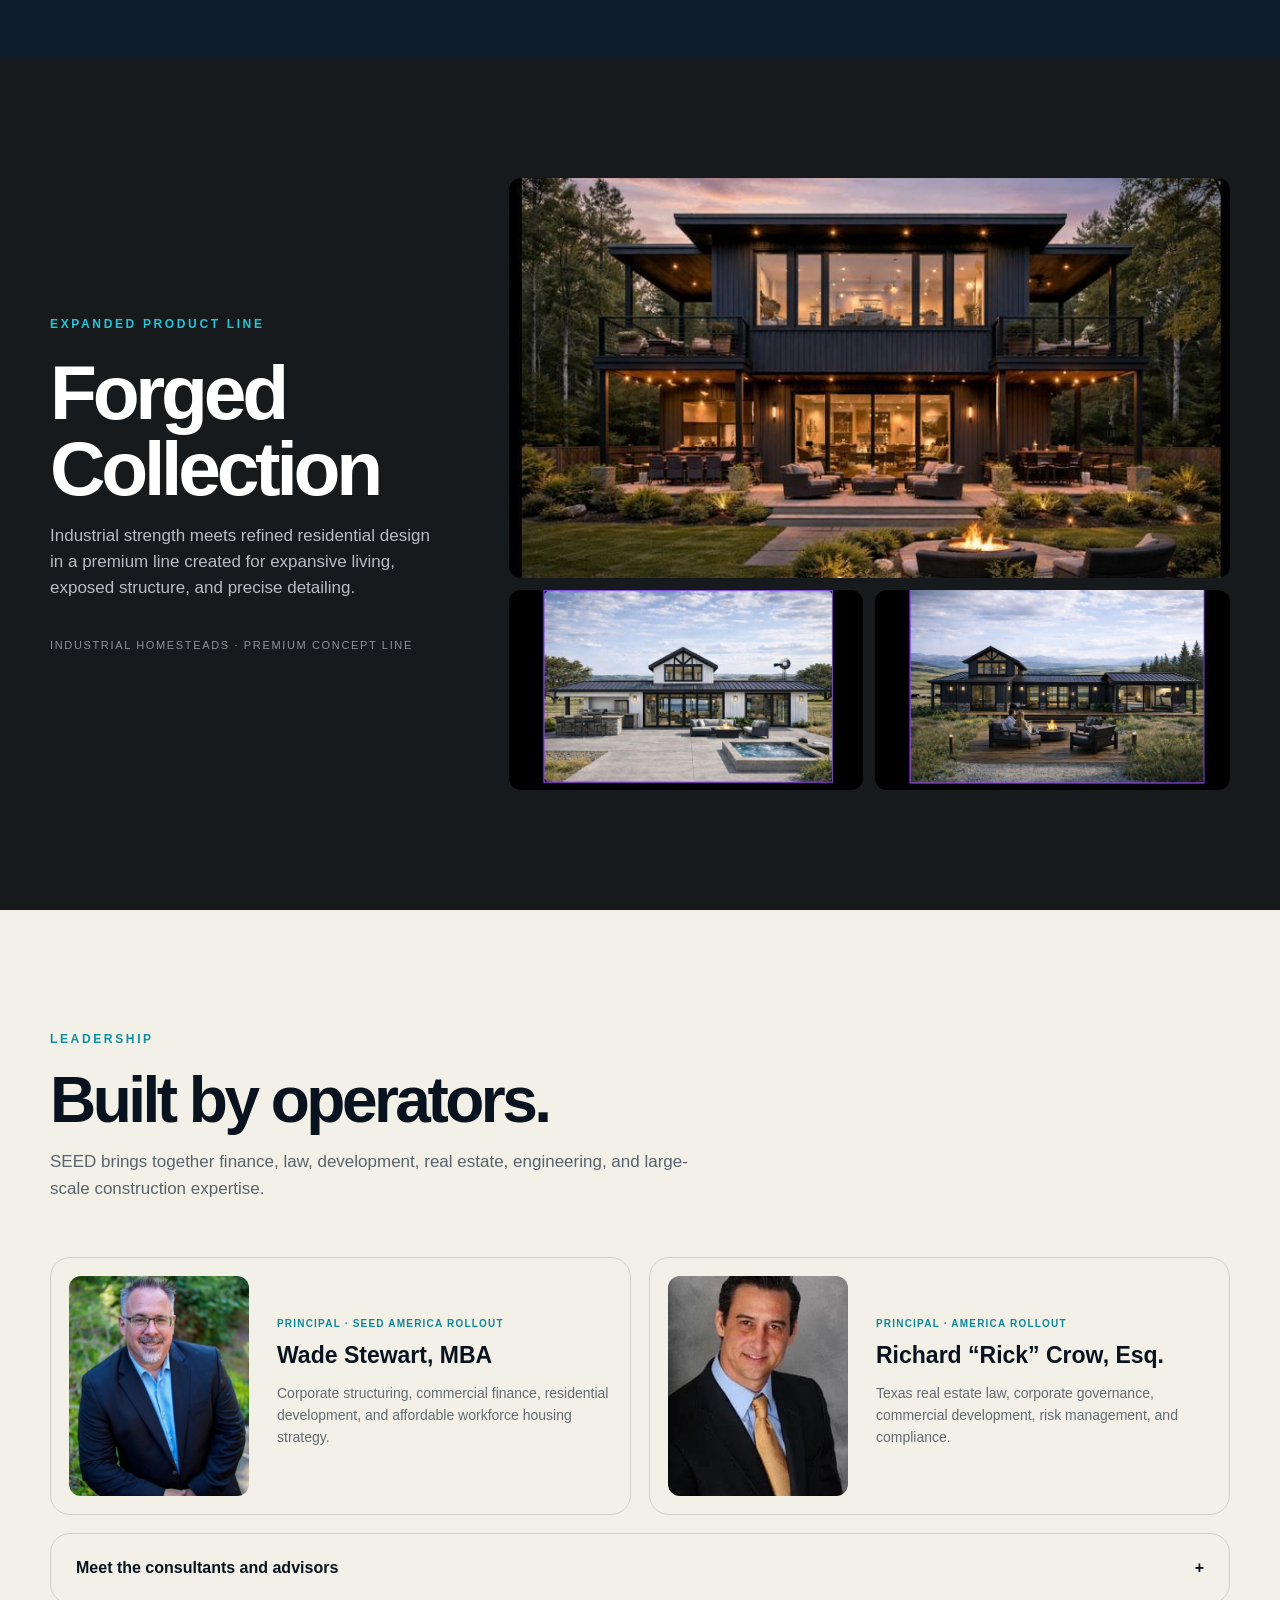
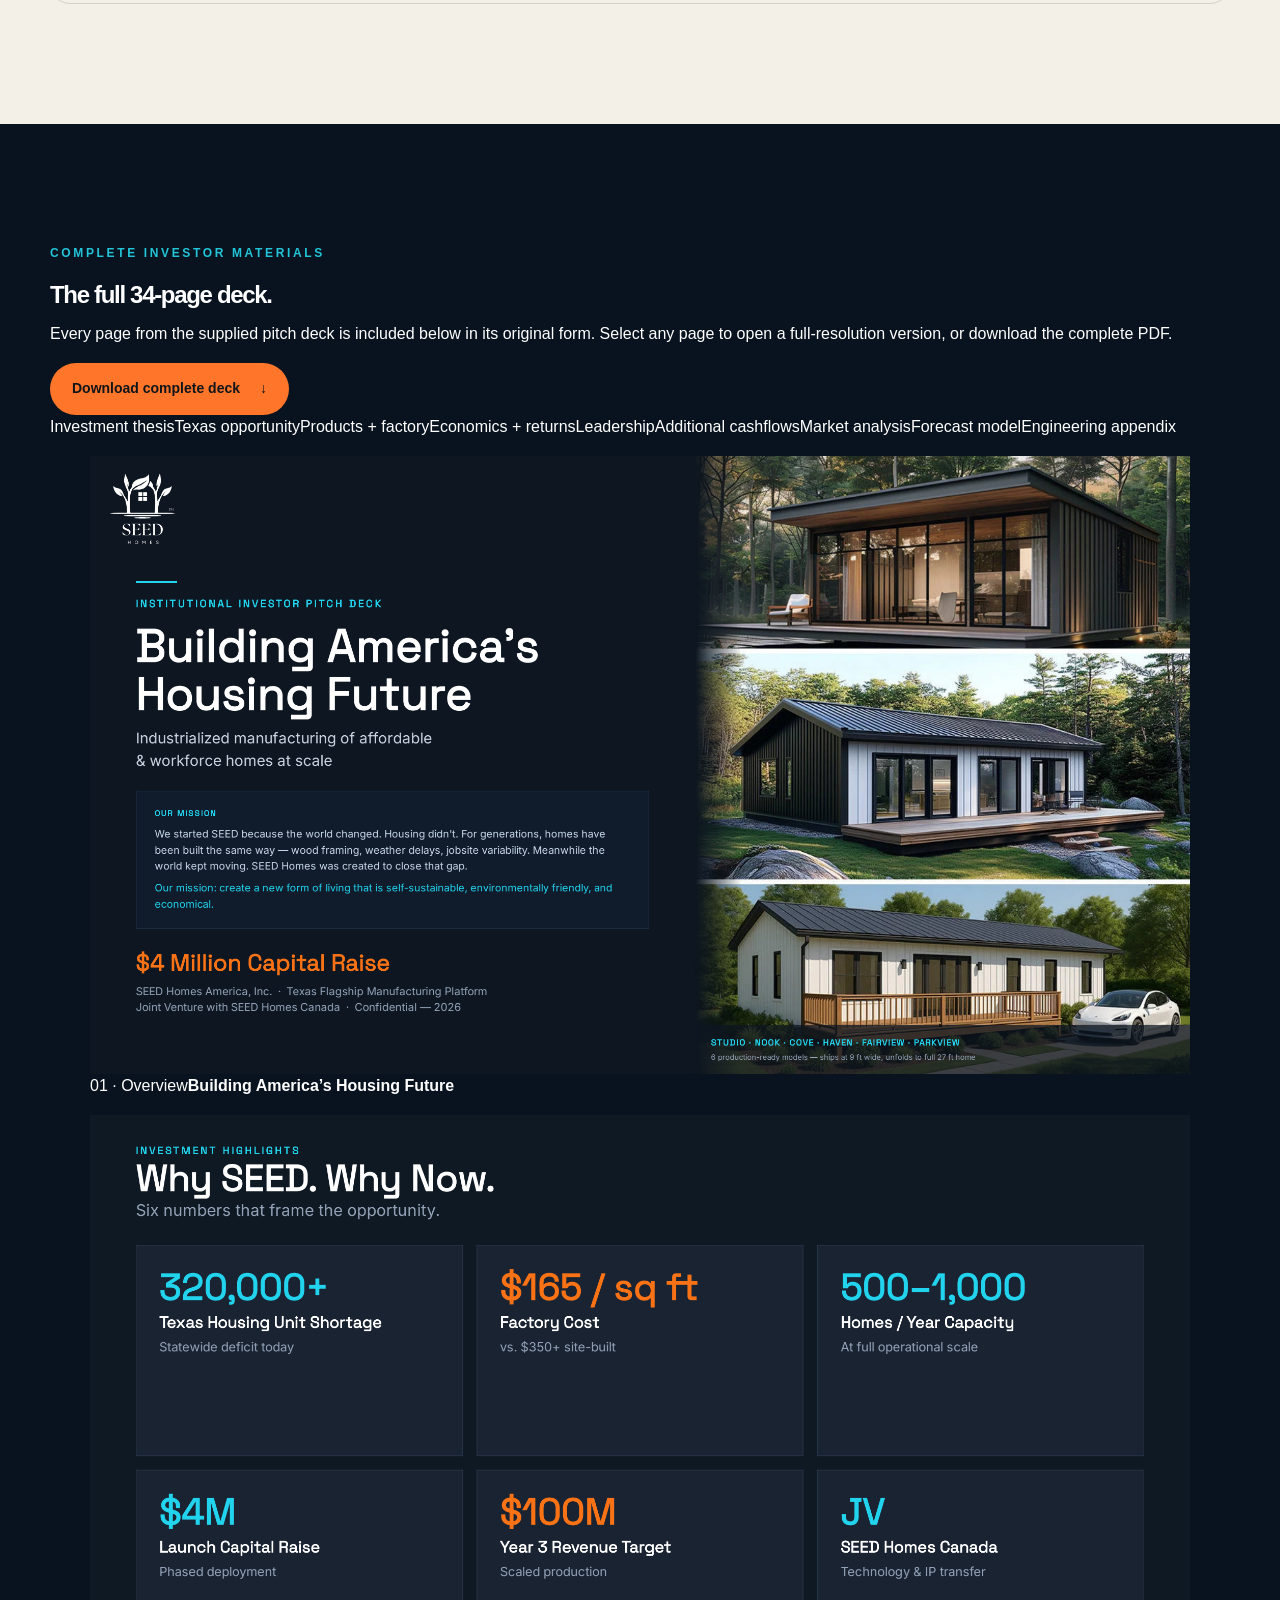
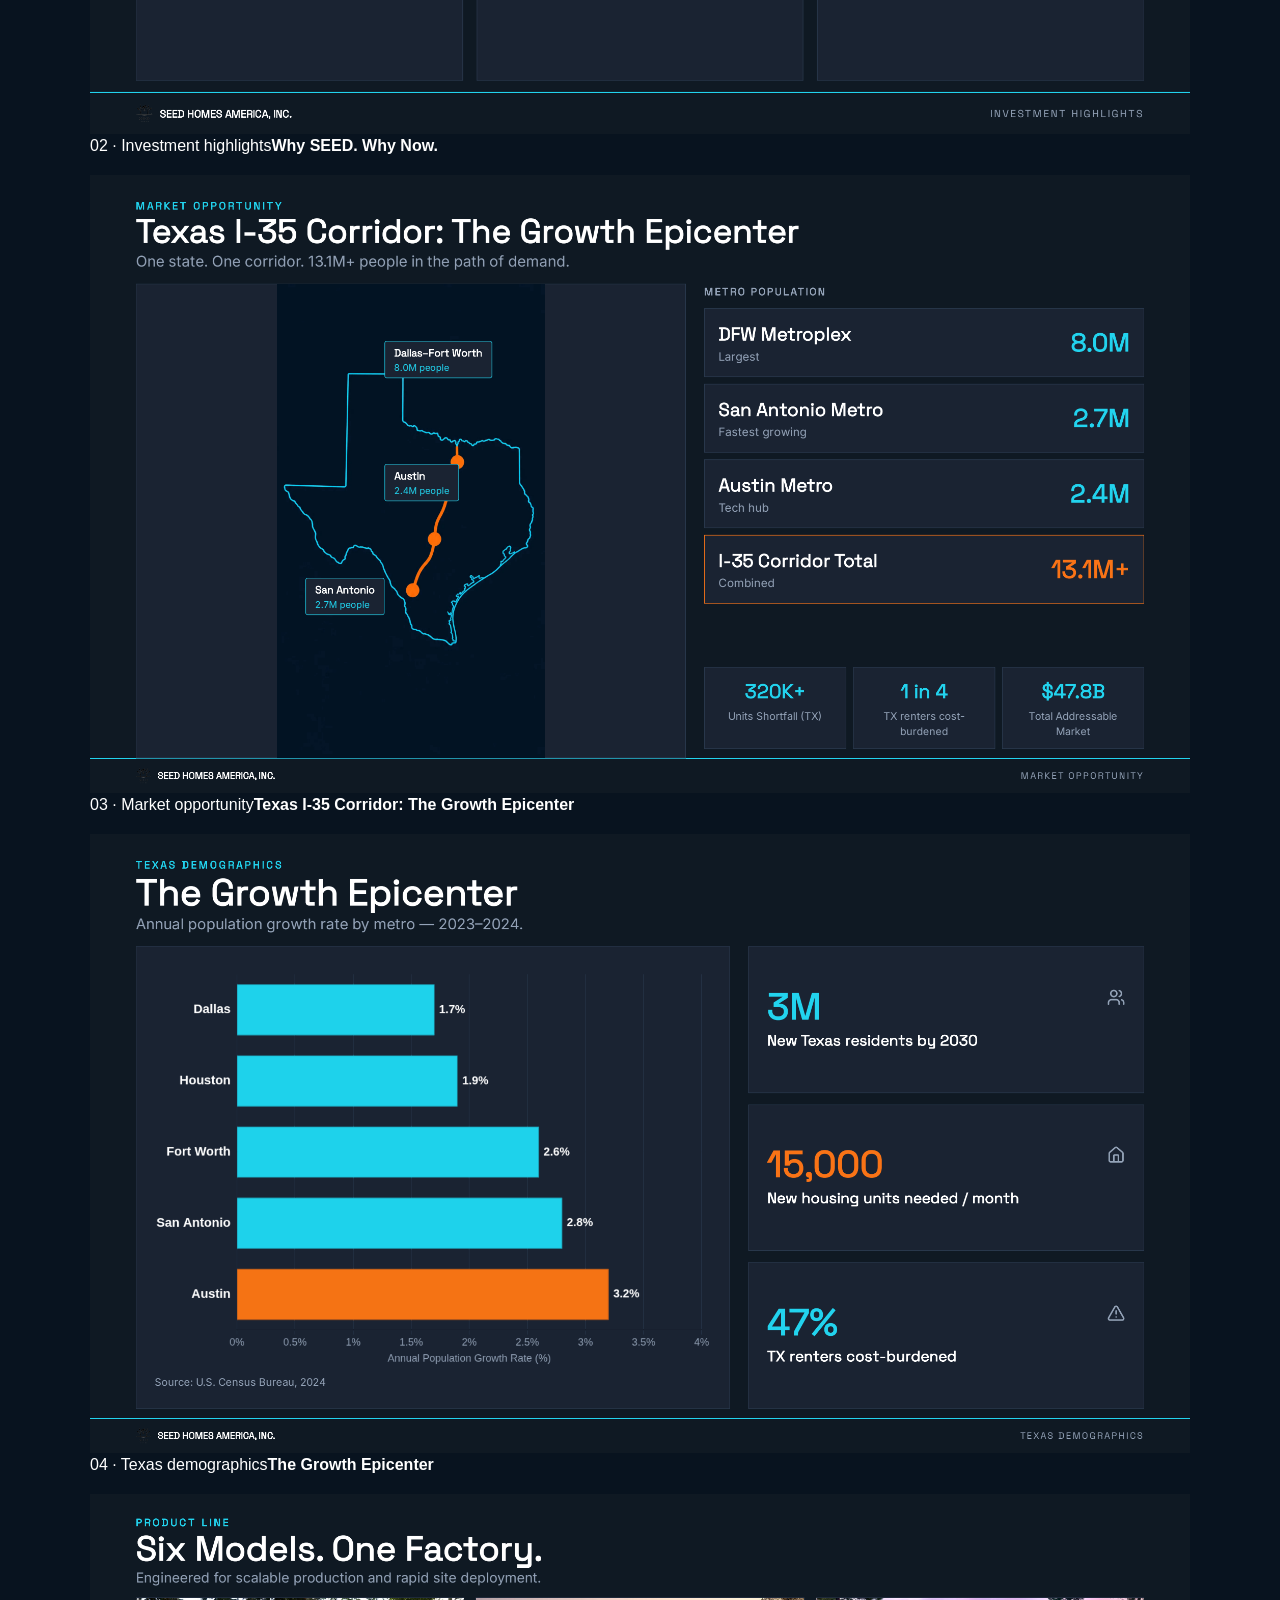
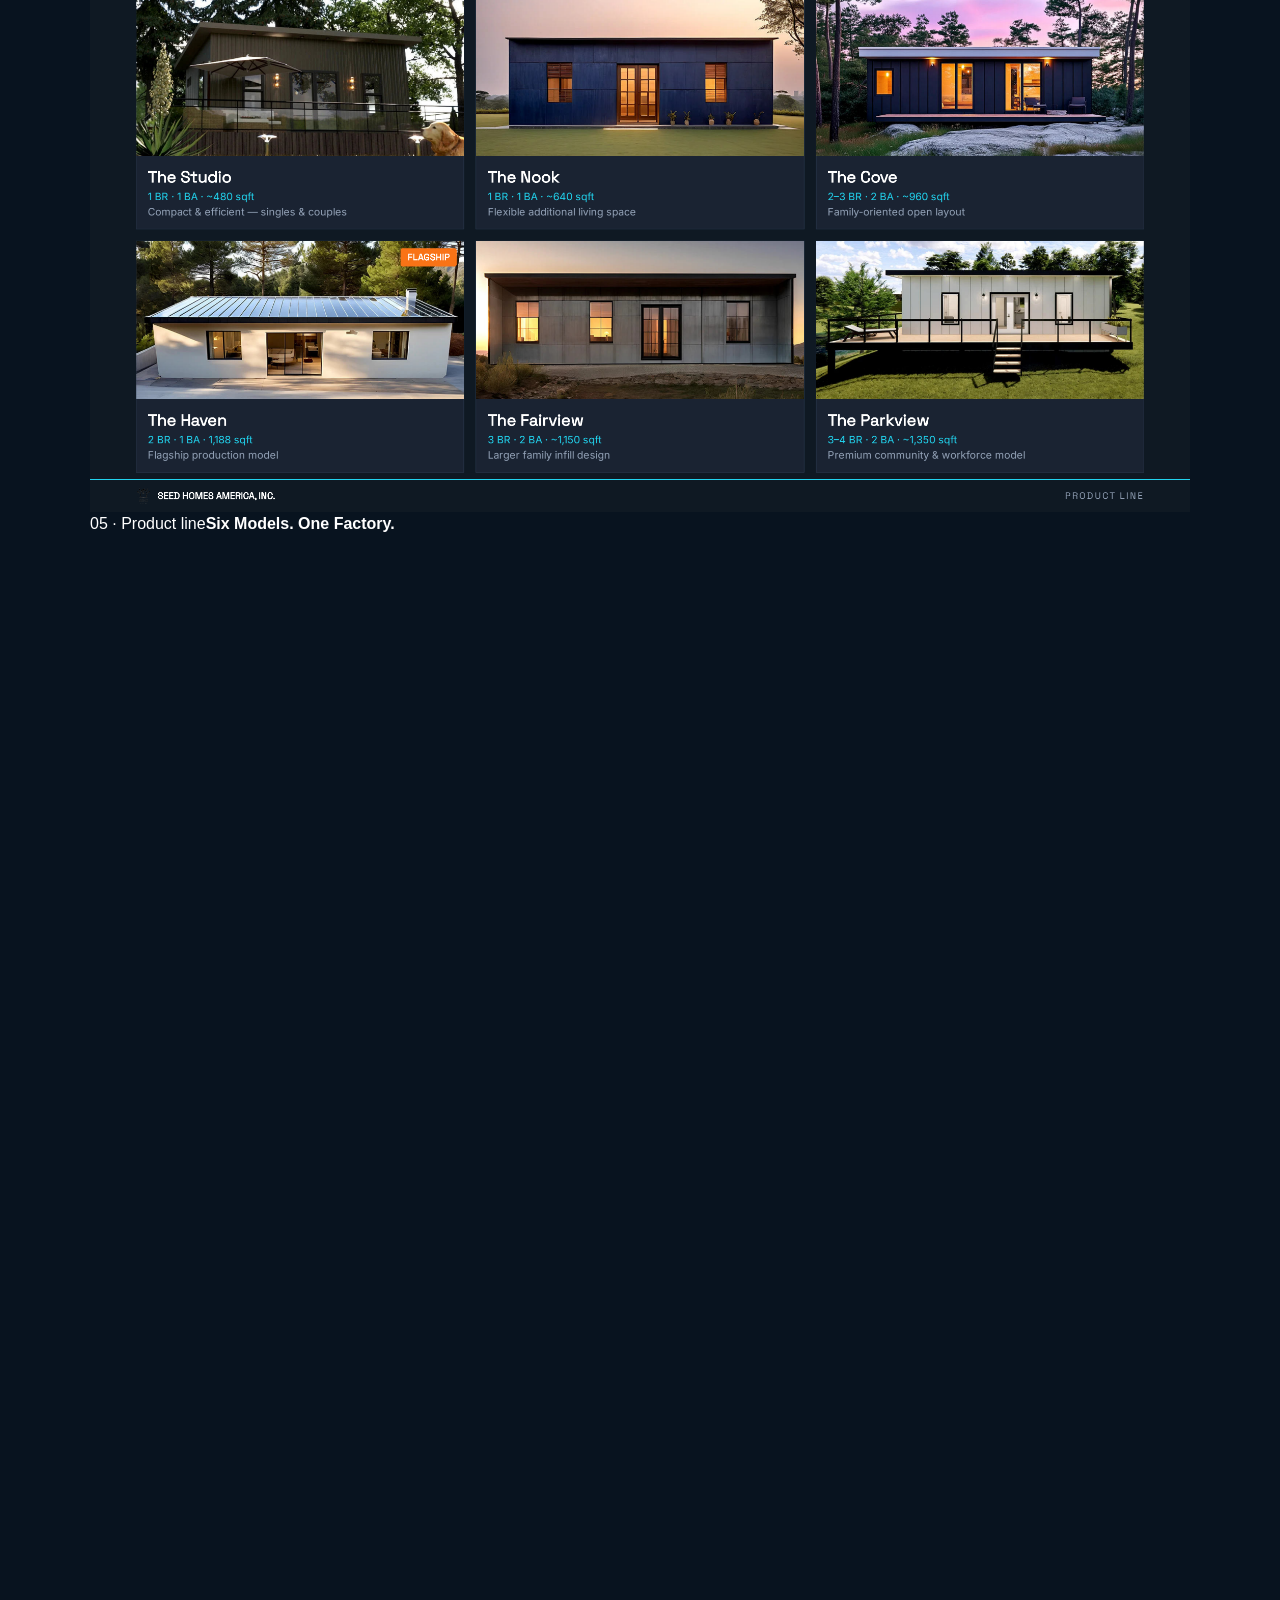
==== commit 44829e32: "Publish index.html" ====
--- a/index.html
+++ b/index.html
@@ -27,6 +27,7 @@
         <a href="#models">Models</a>
         <a href="#platform">Platform</a>
         <a href="#team">Team</a>
+        <a href="#full-deck">Full Deck</a>
         <a class="nav-cta" href="#contact">Start a conversation</a>
       </nav>
     </div>
@@ -197,6 +198,61 @@
       </div>
     </section>
 
+    <section class="section full-deck" id="full-deck">
+      <div class="container">
+        <div class="deck-intro reveal">
+          <div>
+            <p class="eyebrow">Complete investor materials</p>
+            <h2>The full 34-page deck.</h2>
+          </div>
+          <div>
+            <p>Every page from the supplied pitch deck is included below in its original form. Select any page to open a full-resolution version, or download the complete PDF.</p>
+            <a class="button button-primary" href="assets/SEED_Final_Pitch_1.pdf" download>Download complete deck <span aria-hidden="true">↓</span></a>
+          </div>
+        </div>
+        <div class="deck-index reveal" aria-label="Pitch deck contents">
+          <span>Investment thesis</span><span>Texas opportunity</span><span>Products + factory</span><span>Economics + returns</span><span>Leadership</span><span>Additional cashflows</span><span>Market analysis</span><span>Forecast model</span><span>Engineering appendix</span>
+        </div>
+        <div class="deck-grid">
+          <figure class="deck-page reveal"><a href="assets/deck/page-01.png" target="_blank"><img loading="lazy" src="assets/deck/page-01.png" alt="Slide 1: Building America's Housing Future"></a><figcaption><span>01 · Overview</span><b>Building America’s Housing Future</b></figcaption></figure>
+          <figure class="deck-page reveal"><a href="assets/deck/page-02.png" target="_blank"><img loading="lazy" src="assets/deck/page-02.png" alt="Slide 2: Why SEED. Why Now."></a><figcaption><span>02 · Investment highlights</span><b>Why SEED. Why Now.</b></figcaption></figure>
+          <figure class="deck-page reveal"><a href="assets/deck/page-03.png" target="_blank"><img loading="lazy" src="assets/deck/page-03.png" alt="Slide 3: Texas I-35 Corridor"></a><figcaption><span>03 · Market opportunity</span><b>Texas I-35 Corridor: The Growth Epicenter</b></figcaption></figure>
+          <figure class="deck-page reveal"><a href="assets/deck/page-04.png" target="_blank"><img loading="lazy" src="assets/deck/page-04.png" alt="Slide 4: Texas demographic growth"></a><figcaption><span>04 · Texas demographics</span><b>The Growth Epicenter</b></figcaption></figure>
+          <figure class="deck-page reveal"><a href="assets/deck/page-05.png" target="_blank"><img loading="lazy" src="assets/deck/page-05.png" alt="Slide 5: Six SEED home models"></a><figcaption><span>05 · Product line</span><b>Six Models. One Factory.</b></figcaption></figure>
+          <figure class="deck-page reveal"><a href="assets/deck/page-06.png" target="_blank"><img loading="lazy" src="assets/deck/page-06.png" alt="Slide 6: SEED factory and production flow"></a><figcaption><span>06 · Factory + production</span><b>Fold. Ship. Unfold. Live.</b></figcaption></figure>
+          <figure class="deck-page reveal"><a href="assets/deck/page-07.png" target="_blank"><img loading="lazy" src="assets/deck/page-07.png" alt="Slide 7: 530 Steves Avenue factory site"></a><figcaption><span>07 · Scalable infrastructure</span><b>530 Steves Ave</b></figcaption></figure>
+          <figure class="deck-page reveal"><a href="assets/deck/page-08.png" target="_blank"><img loading="lazy" src="assets/deck/page-08.png" alt="Slide 8: Haven unit economics"></a><figcaption><span>08 · Unit economics</span><b>The Haven — Per Home</b></figcaption></figure>
+          <figure class="deck-page reveal"><a href="assets/deck/page-09.png" target="_blank"><img loading="lazy" src="assets/deck/page-09.png" alt="Slide 9: Three-year financial forecast"></a><figcaption><span>09 · Financial forecast</span><b>$100M Revenue by Year 3</b></figcaption></figure>
+          <figure class="deck-page reveal"><a href="assets/deck/page-10.png" target="_blank"><img loading="lazy" src="assets/deck/page-10.png" alt="Slide 10: Production ramp"></a><figcaption><span>10 · Production ramp</span><b>From Pilot to Platform</b></figcaption></figure>
+          <figure class="deck-page reveal"><a href="assets/deck/page-11.png" target="_blank"><img loading="lazy" src="assets/deck/page-11.png" alt="Slide 11: Four-million-dollar use of funds"></a><figcaption><span>11 · Use of funds</span><b>$4M Total Capital Raise</b></figcaption></figure>
+          <figure class="deck-page reveal"><a href="assets/deck/page-12.png" target="_blank"><img loading="lazy" src="assets/deck/page-12.png" alt="Slide 12: Federal, state, and local incentives"></a><figcaption><span>12 · Government incentives</span><b>A Layered Incentive Stack</b></figcaption></figure>
+          <figure class="deck-page reveal"><a href="assets/deck/page-13.png" target="_blank"><img loading="lazy" src="assets/deck/page-13.png" alt="Slide 13: Investor structure and returns"></a><figcaption><span>13 · Investor returns</span><b>Where Investors Sit. What They Earn.</b></figcaption></figure>
+          <figure class="deck-page reveal"><a href="assets/deck/page-14.png" target="_blank"><img loading="lazy" src="assets/deck/page-14.png" alt="Slide 14: SEED Homes America management team"></a><figcaption><span>14 · Leadership</span><b>Management Team</b></figcaption></figure>
+          <figure class="deck-page reveal"><a href="assets/deck/page-15.png" target="_blank"><img loading="lazy" src="assets/deck/page-15.png" alt="Slide 15: Contact information"></a><figcaption><span>15 · Contact</span><b>Let’s Build the Future Together</b></figcaption></figure>
+          <figure class="deck-page reveal"><a href="assets/deck/page-16.png" target="_blank"><img loading="lazy" src="assets/deck/page-16.png" alt="Slide 16: Additional cashflow models and investment safeguards"></a><figcaption><span>16 · Investor overview</span><b>Additional Cashflow Models &amp; Investment Safeguards</b></figcaption></figure>
+          <figure class="deck-page reveal"><a href="assets/deck/page-17.png" target="_blank"><img loading="lazy" src="assets/deck/page-17.png" alt="Slide 17: Forged Steel high-end models"></a><figcaption><span>17 · Additional cashflow</span><b>High-End Models: Forged Steel</b></figcaption></figure>
+          <figure class="deck-page reveal"><a href="assets/deck/page-18.png" target="_blank"><img loading="lazy" src="assets/deck/page-18.png" alt="Slide 18: Land and production revenue"></a><figcaption><span>18 · Revenue stream</span><b>Land &amp; Production Revenue</b></figcaption></figure>
+          <figure class="deck-page reveal"><a href="assets/deck/page-19.png" target="_blank"><img loading="lazy" src="assets/deck/page-19.png" alt="Slide 19: Service and expansion levers"></a><figcaption><span>19 · Revenue stream</span><b>Service &amp; Expansion Levers</b></figcaption></figure>
+          <figure class="deck-page reveal"><a href="assets/deck/page-20.png" target="_blank"><img loading="lazy" src="assets/deck/page-20.png" alt="Slide 20: Integrated fund"></a><figcaption><span>20 · Capital structure</span><b>Integrated Fund</b></figcaption></figure>
+          <figure class="deck-page reveal"><a href="assets/deck/page-21.png" target="_blank"><img loading="lazy" src="assets/deck/page-21.png" alt="Slide 21: SEED market position in Texas"></a><figcaption><span>21 · Market position</span><b>Where SEED Fits in Texas</b></figcaption></figure>
+          <figure class="deck-page reveal"><a href="assets/deck/page-22.png" target="_blank"><img loading="lazy" src="assets/deck/page-22.png" alt="Slide 22: Manufacturing economics"></a><figcaption><span>22 · Workbook alignment</span><b>Manufacturing Economics</b></figcaption></figure>
+          <figure class="deck-page reveal"><a href="assets/deck/page-23.png" target="_blank"><img loading="lazy" src="assets/deck/page-23.png" alt="Slide 23: Cost per square foot comparison"></a><figcaption><span>23 · Cost comparison</span><b>Cost Per Square Foot</b></figcaption></figure>
+          <figure class="deck-page reveal"><a href="assets/deck/page-24.png" target="_blank"><img loading="lazy" src="assets/deck/page-24.png" alt="Slide 24: Competitive comparison"></a><figcaption><span>24 · Competitive snapshot</span><b>How SEED Compares</b></figcaption></figure>
+          <figure class="deck-page reveal"><a href="assets/deck/page-25.png" target="_blank"><img loading="lazy" src="assets/deck/page-25.png" alt="Slide 25: Resilience comparison"></a><figcaption><span>25 · Quality difference</span><b>The Resilience Wedge</b></figcaption></figure>
+          <figure class="deck-page reveal"><a href="assets/deck/page-26.png" target="_blank"><img loading="lazy" src="assets/deck/page-26.png" alt="Slide 26: Build and deployment timing comparison"></a><figcaption><span>26 · Deployment comparison</span><b>Time to Build and Deploy</b></figcaption></figure>
+          <figure class="deck-page reveal"><a href="assets/deck/page-27.png" target="_blank"><img loading="lazy" src="assets/deck/page-27.png" alt="Slide 27: SEED investor conclusion"></a><figcaption><span>27 · Investor conclusion</span><b>What Makes SEED Stand Out</b></figcaption></figure>
+          <figure class="deck-page reveal"><a href="assets/deck/page-28.png" target="_blank"><img loading="lazy" src="assets/deck/page-28.png" alt="Slide 28: Source notes and methodology"></a><figcaption><span>28 · Methodology</span><b>Source Notes</b></figcaption></figure>
+          <figure class="deck-page reveal"><a href="assets/deck/page-29.png" target="_blank"><img loading="lazy" src="assets/deck/page-29.png" alt="Slide 29: Haven forecast model cover"></a><figcaption><span>29 · Institutional model</span><b>Haven Forecast Model</b></figcaption></figure>
+          <figure class="deck-page reveal"><a href="assets/deck/page-30.png" target="_blank"><img loading="lazy" src="assets/deck/page-30.png" alt="Slide 30: Haven forecast summary"></a><figcaption><span>30 · Forecast summary</span><b>Building America’s Housing Future</b></figcaption></figure>
+          <figure class="deck-page reveal"><a href="assets/deck/page-31.png" target="_blank"><img loading="lazy" src="assets/deck/page-31.png" alt="Slide 31: Fold, ship, unfold technical overview"></a><figcaption><span>31 · Technical appendix</span><b>Fold. Ship. Unfold. Live.</b></figcaption></figure>
+          <figure class="deck-page reveal"><a href="assets/deck/page-32.png" target="_blank"><img loading="lazy" src="assets/deck/page-32.png" alt="Slide 32: SEED steel frame system"></a><figcaption><span>32 · Technical appendix</span><b>SEED Home Steel Frame System</b></figcaption></figure>
+          <figure class="deck-page reveal"><a href="assets/deck/page-33.png" target="_blank"><img loading="lazy" src="assets/deck/page-33.png" alt="Slide 33: Roof design cross section"></a><figcaption><span>33 · Technical appendix</span><b>Roof Design Cross Section</b></figcaption></figure>
+          <figure class="deck-page reveal"><a href="assets/deck/page-34.png" target="_blank"><img loading="lazy" src="assets/deck/page-34.png" alt="Slide 34: Wall design cross section"></a><figcaption><span>34 · Technical appendix</span><b>Wall Design Cross Section</b></figcaption></figure>
+        </div>
+        <div class="deck-note reveal"><b>Disclosure</b><p>This complete deck contains forward-looking projections, investor targets, third-party benchmarks, and engineering or resilience claims. Review and refresh these materials with legal, financial, engineering, code, and insurance professionals before reliance or distribution.</p></div>
+      </div>
+    </section>
+
     <section class="contact" id="contact">
       <div class="container contact-grid">
         <div class="contact-copy reveal">
--- a/styles.css
+++ b/styles.css
@@ -0,0 +1,16 @@
+:root{--ink:#08131f;--ink-2:#0d1c2b;--panel:#132538;--line:#263b4e;--paper:#f3f0e8;--white:#fff;--muted:#a9b6c2;--cyan:#23c4d7;--orange:#ff762b;--lime:#c8db78;--max:1180px;--radius:20px}
+*{box-sizing:border-box}html{scroll-behavior:smooth}body{margin:0;background:var(--ink);color:var(--white);font-family:"DM Sans",Arial,sans-serif;line-height:1.55;overflow-x:hidden}img{display:block;max-width:100%}a{color:inherit;text-decoration:none}button{font:inherit}.container{width:min(calc(100% - 40px),var(--max));margin-inline:auto}.sr-only{position:absolute;width:1px;height:1px;padding:0;margin:-1px;overflow:hidden;clip:rect(0,0,0,0);white-space:nowrap;border:0}.skip-link{position:fixed;left:16px;top:-60px;background:#fff;color:#000;padding:10px 15px;z-index:1000}.skip-link:focus{top:16px}
+.site-header{position:fixed;top:0;inset-inline:0;z-index:100;background:linear-gradient(180deg,rgba(8,19,31,.95),rgba(8,19,31,.55),transparent);transition:.25s}.site-header.scrolled{background:rgba(8,19,31,.94);backdrop-filter:blur(14px);border-bottom:1px solid rgba(255,255,255,.08)}.nav-shell{width:min(calc(100% - 40px),var(--max));height:88px;margin:auto;display:flex;align-items:center;justify-content:space-between}.brand{display:flex;align-items:center;gap:11px;font-family:Manrope,sans-serif;font-size:13px;letter-spacing:.18em}.brand img{width:39px;height:43px;object-fit:contain}.brand b{display:block;font-weight:500;font-size:9px;letter-spacing:.39em;color:var(--muted)}nav{display:flex;align-items:center;gap:30px;font-size:14px}nav>a{color:#cbd4db;transition:.2s}nav>a:hover{color:#fff}.nav-cta{border:1px solid rgba(255,255,255,.35);border-radius:99px;padding:11px 18px;color:#fff}.nav-cta:hover{border-color:var(--cyan)}.menu-toggle{display:none;background:none;border:0;color:#fff;padding:9px}.menu-toggle span:not(.sr-only){display:block;width:24px;height:2px;background:currentColor;margin:5px}
+.hero{position:relative;min-height:800px;padding:160px 0 86px;background:radial-gradient(circle at 77% 24%,#173651 0,transparent 31%),linear-gradient(135deg,#08131f 30%,#0c1b29 100%);isolation:isolate;overflow:hidden}.hero:before{content:"";position:absolute;inset:0;background-image:linear-gradient(rgba(255,255,255,.025) 1px,transparent 1px),linear-gradient(90deg,rgba(255,255,255,.025) 1px,transparent 1px);background-size:64px 64px;mask-image:linear-gradient(to bottom,#000,transparent 80%);z-index:-1}.hero-glow{position:absolute;width:520px;height:520px;border:1px solid rgba(35,196,215,.12);border-radius:50%;right:-170px;top:100px;box-shadow:0 0 0 110px rgba(35,196,215,.025),0 0 0 220px rgba(35,196,215,.018)}.hero-grid{display:grid;grid-template-columns:1.05fr .95fr;gap:86px;align-items:center}.eyebrow{margin:0 0 20px;color:var(--cyan);text-transform:uppercase;font-weight:700;letter-spacing:.22em;font-size:12px}.hero h1,.section h2,.contact h2{font-family:Manrope,sans-serif;letter-spacing:-.055em;line-height:.99;margin:0}.hero h1{font-size:clamp(54px,6.5vw,92px);max-width:780px}.hero h1 span{display:block;color:var(--cyan)}.hero-lede{font-size:19px;max-width:625px;color:#b9c5cf;margin:30px 0}.hero-actions{display:flex;flex-wrap:wrap;gap:12px}.button{display:inline-flex;align-items:center;justify-content:center;gap:20px;border-radius:99px;padding:15px 22px;font-weight:700;font-size:14px;transition:transform .2s,background .2s}.button:hover{transform:translateY(-2px)}.button-primary{background:var(--orange);color:#10151a}.button-ghost{border:1px solid rgba(255,255,255,.25)}.button-ghost:hover{background:rgba(255,255,255,.07)}.hero-proof{display:grid;grid-template-columns:repeat(3,1fr);gap:20px;margin-top:48px;padding-top:25px;border-top:1px solid rgba(255,255,255,.12)}.hero-proof strong{display:block;font:700 20px Manrope,sans-serif}.hero-proof span{display:block;color:var(--muted);font-size:12px;line-height:1.35;margin-top:5px}.hero-visual{position:relative}.hero-image-wrap{border-radius:150px 150px 18px 18px;overflow:hidden;height:575px;background:#11273b;box-shadow:0 35px 70px rgba(0,0,0,.4);border:1px solid rgba(255,255,255,.14)}.hero-image-wrap img{width:100%;height:100%;object-fit:cover}.hero-card{position:absolute;left:-70px;bottom:35px;width:290px;background:rgba(13,28,43,.93);backdrop-filter:blur(15px);border:1px solid var(--line);padding:24px;border-radius:16px;box-shadow:0 20px 35px rgba(0,0,0,.32)}.hero-card span{color:var(--orange);text-transform:uppercase;letter-spacing:.17em;font-size:10px;font-weight:700}.hero-card p{margin:8px 0 0;font:600 16px/1.45 Manrope,sans-serif}.scroll-cue{position:absolute;bottom:28px;left:50%;transform:translateX(-50%);display:flex;align-items:center;gap:10px;color:#7f91a0;font-size:10px;letter-spacing:.2em;text-transform:uppercase}.scroll-cue span{width:42px;height:1px;background:var(--cyan)}
+.signal-band{background:var(--paper);color:var(--ink);padding:34px 0}.signal-grid{display:grid;grid-template-columns:repeat(4,1fr)}.signal{padding:0 28px;border-right:1px solid #d8d3c9}.signal:first-child{padding-left:0}.signal:last-child{border:0}.signal b{display:block;font:800 27px Manrope,sans-serif;letter-spacing:-.04em}.signal span{color:#59636b;font-size:12px}
+.section{padding:120px 0}.section-heading{max-width:760px;margin-bottom:55px}.section-heading h2,.contact h2{font-size:clamp(42px,5vw,70px)}.section-heading>p:last-child{color:var(--muted);font-size:17px;max-width:660px}.split-heading{max-width:none;display:grid;grid-template-columns:1.1fr .9fr;gap:100px;align-items:end}.split-heading>p{margin:0 0 4px}.problem{background:var(--ink-2)}.story-grid{display:grid;grid-template-columns:repeat(3,1fr);gap:18px}.story-card{min-height:320px;background:var(--panel);border:1px solid var(--line);border-radius:var(--radius);padding:30px;display:flex;flex-direction:column;transition:.25s}.story-card:hover{transform:translateY(-5px);border-color:#3a566d}.story-number{color:var(--cyan);font:700 12px Manrope,sans-serif;letter-spacing:.16em}.story-card h3{font:700 24px Manrope,sans-serif;margin:50px 0 10px}.story-card p{color:var(--muted);margin:0}.story-card strong{margin-top:auto;color:var(--orange);font-size:13px}
+.models{background:var(--paper);color:var(--ink)}.models .eyebrow{color:#0c8d9b}.models .section-heading>p:last-child{color:#59636b}.model-grid{display:grid;grid-template-columns:repeat(3,1fr);gap:17px}.model-card{position:relative;min-height:430px;border-radius:var(--radius);overflow:hidden;background:#112333;color:#fff}.model-card img{width:100%;height:100%;object-fit:cover;position:absolute;inset:0;transition:transform .5s}.model-card:after{content:"";position:absolute;inset:20% 0 0;background:linear-gradient(transparent,rgba(3,12,20,.94))}.model-card:hover img{transform:scale(1.035)}.model-card>div{position:absolute;z-index:2;left:26px;right:26px;bottom:25px}.model-card span{color:var(--cyan);text-transform:uppercase;letter-spacing:.18em;font-size:10px;font-weight:800}.model-card h3{font:700 30px Manrope,sans-serif;margin:4px 0}.model-card p{margin:0;font-weight:600}.model-card small{color:#bdc7cf}.model-card.featured{outline:3px solid var(--orange);outline-offset:-3px}
+.platform{background:#07111b}.platform-grid{display:grid;grid-template-columns:1.03fr .97fr;gap:80px;align-items:center}.platform-image{position:relative}.platform-image img{border-radius:var(--radius);min-height:540px;object-fit:cover}.location-chip{position:absolute;left:24px;bottom:24px;border:1px solid rgba(255,255,255,.2);background:rgba(8,19,31,.88);backdrop-filter:blur(10px);border-radius:99px;padding:11px 16px;display:flex;align-items:center;gap:9px;font-size:12px}.location-chip span{width:8px;height:8px;border-radius:50%;background:var(--orange);box-shadow:0 0 0 5px rgba(255,118,43,.18)}.platform-copy h2{font-size:clamp(45px,5vw,72px)}.platform-copy>p:not(.eyebrow){color:var(--muted);font-size:17px}.timeline{margin-top:35px;border-left:1px solid #395268}.timeline div{position:relative;padding:0 0 27px 28px}.timeline div:before{content:"";position:absolute;left:-5px;top:7px;width:9px;height:9px;border-radius:50%;background:var(--cyan)}.timeline div:last-child{padding-bottom:0}.timeline span,.timeline b,.timeline small{display:block}.timeline span{color:var(--cyan);font-size:11px;text-transform:uppercase;letter-spacing:.16em}.timeline b{font:700 21px Manrope,sans-serif;margin:3px 0}.timeline small{color:var(--muted)}
+.economics{background:var(--ink-2)}.economics-grid{display:grid;grid-template-columns:repeat(4,1fr);gap:14px}.metric-card{min-height:220px;border-radius:var(--radius);padding:25px;background:var(--panel);border:1px solid var(--line);display:flex;flex-direction:column}.metric-card span{color:var(--muted);font-size:13px}.metric-card strong{font:800 clamp(38px,4vw,55px) Manrope,sans-serif;letter-spacing:-.055em;margin:auto 0}.metric-card small{color:#91a1ae}.metric-card.cyan strong{color:var(--cyan)}.metric-card.orange strong{color:var(--orange)}.positioning{margin-top:16px;background:#f3f0e8;color:var(--ink);border-radius:var(--radius);padding:35px}.positioning>p:first-child{display:grid;grid-template-columns:auto 1fr auto 1fr auto;align-items:center;gap:12px;color:#68717a;font-size:12px}.positioning>p:first-child b{height:1px;background:#c9c4bb}.seed-pin{color:#08131f;background:var(--lime);padding:7px 12px;border-radius:99px;font-weight:800}.positioning h3{font:800 clamp(25px,3vw,38px) Manrope,sans-serif;letter-spacing:-.04em;margin:22px 0 6px}.positioning>p:last-child{color:#59636b;max-width:700px;margin:0}
+.forged{background:#171a1d}.forged-grid{display:grid;grid-template-columns:.7fr 1.3fr;gap:70px;align-items:center}.forged-copy h2{font-size:clamp(48px,6vw,78px)}.forged-copy>p:not(.eyebrow){color:#b7bdc2;font-size:17px}.quiet-label{display:block;color:#8b949b;font-size:11px;text-transform:uppercase;letter-spacing:.15em;margin-top:35px}.forged-gallery{display:grid;grid-template-columns:1fr 1fr;gap:12px}.forged-gallery img{height:200px;width:100%;object-fit:cover;border-radius:12px}.forged-gallery .forged-main{grid-column:span 2;height:400px}
+.team{background:var(--paper);color:var(--ink)}.team .eyebrow{color:#0d8f9f}.team .section-heading>p:last-child{color:#58636d}.principal-grid{display:grid;grid-template-columns:1fr 1fr;gap:18px}.principal{display:grid;grid-template-columns:180px 1fr;gap:28px;padding:18px;border:1px solid #d6d1c6;border-radius:var(--radius);align-items:center}.principal img{width:180px;height:220px;border-radius:12px;object-fit:cover}.principal span{color:#0c8998;text-transform:uppercase;letter-spacing:.12em;font-size:10px;font-weight:700}.principal h3{font:700 23px Manrope,sans-serif;margin:8px 0}.principal p{color:#626b73;font-size:14px}.advisor-drawer{margin-top:18px;border:1px solid #d6d1c6;border-radius:var(--radius);overflow:hidden}.advisor-drawer summary{cursor:pointer;list-style:none;padding:22px 25px;font-weight:700;display:flex;justify-content:space-between}.advisor-drawer summary::-webkit-details-marker{display:none}.advisor-drawer[open] summary span{transform:rotate(45deg)}.advisor-drawer summary span{transition:.2s}.advisor-grid{display:grid;grid-template-columns:repeat(5,1fr);gap:15px;padding:5px 25px 25px}.advisor-grid img{width:100%;aspect-ratio:1;object-fit:cover;border-radius:10px;object-position:center 22%}.advisor-grid h3{font:700 15px Manrope,sans-serif;margin:10px 0 2px}.advisor-grid p{font-size:11px;color:#68727a;margin:0}
+.contact{padding:110px 0;background:var(--cyan);color:#07131e}.contact-grid{display:grid;grid-template-columns:1.1fr .9fr;gap:100px;align-items:center}.contact .eyebrow{color:#0b5260}.contact h2{max-width:700px}.contact-copy>p:last-child{max-width:600px}.contact-cards{display:grid;gap:12px}.contact-cards a{background:#07131e;color:#fff;border-radius:16px;padding:22px 25px;display:flex;flex-direction:column;transition:transform .2s}.contact-cards a:hover{transform:translateX(5px)}.contact-cards span{font-size:12px;color:#9db0bd}.contact-cards b{font-size:16px;margin:4px 0}.contact-cards small{color:var(--orange)}footer{padding:42px 0;background:#050d14}.footer-grid{display:grid;grid-template-columns:1fr 1fr 1fr;align-items:center;color:#8fa0ad;font-size:12px}.footer-grid>p:nth-child(2){text-align:center}.footer-grid>p:last-child{text-align:right}.disclaimer{margin-top:28px;padding-top:20px;border-top:1px solid rgba(255,255,255,.1);font-size:10px;line-height:1.5;color:#647784}
+.reveal{opacity:0;transform:translateY(22px);transition:opacity .65s ease,transform .65s ease}.reveal.in-view{opacity:1;transform:none}
+@media (prefers-reduced-motion:reduce){html{scroll-behavior:auto}.reveal{opacity:1;transform:none;transition:none}.model-card img,.button{transition:none}}
+@media (max-width:900px){.menu-toggle{display:block;z-index:2}.site-header nav{position:fixed;inset:0 0 auto;background:#08131f;padding:105px 25px 35px;display:none;flex-direction:column;align-items:flex-start;border-bottom:1px solid var(--line)}.site-header nav.open{display:flex}.hero{padding-top:135px}.hero-grid,.platform-grid,.split-heading,.forged-grid,.contact-grid{grid-template-columns:1fr;gap:55px}.hero-visual{max-width:560px;margin:auto}.hero-card{left:-15px}.signal-grid{grid-template-columns:repeat(2,1fr);gap:25px}.signal:nth-child(2){border-right:0}.story-grid,.model-grid{grid-template-columns:repeat(2,1fr)}.economics-grid{grid-template-columns:repeat(2,1fr)}.principal-grid{grid-template-columns:1fr}.advisor-grid{grid-template-columns:repeat(3,1fr)}.section{padding:90px 0}}
+@media (max-width:600px){.container,.nav-shell{width:min(calc(100% - 28px),var(--max))}.nav-shell{height:72px}.hero{min-height:auto;padding:120px 0 75px}.hero h1{font-size:50px}.hero-lede{font-size:17px}.hero-grid{gap:45px}.hero-image-wrap{height:450px}.hero-card{position:relative;left:auto;bottom:auto;width:calc(100% - 26px);margin:-45px auto 0}.hero-proof{gap:12px}.hero-proof strong{font-size:17px}.hero-proof span{font-size:10px}.scroll-cue{display:none}.signal-grid{grid-template-columns:1fr 1fr}.signal{padding:0 12px}.signal:nth-child(3){padding-left:0}.section{padding:75px 0}.section-heading{margin-bottom:38px}.section-heading h2,.contact h2{font-size:42px}.story-grid,.model-grid,.economics-grid{grid-template-columns:1fr}.story-card{min-height:270px}.model-card{min-height:390px}.platform-image img{min-height:380px}.forged-gallery .forged-main{height:280px}.forged-gallery img{height:140px}.principal{grid-template-columns:100px 1fr;gap:18px}.principal img{width:100px;height:145px}.principal p{display:none}.advisor-grid{grid-template-columns:repeat(2,1fr)}.contact{padding:75px 0}.footer-grid{grid-template-columns:1fr;gap:15px}.footer-grid>p:nth-child(2),.footer-grid>p:last-child{text-align:left}.positioning{padding:25px}.positioning>p:first-child{grid-template-columns:auto 1fr auto}.positioning>p:first-child b:nth-of-type(2),.positioning>p:first-child span:last-child{display:none}}
